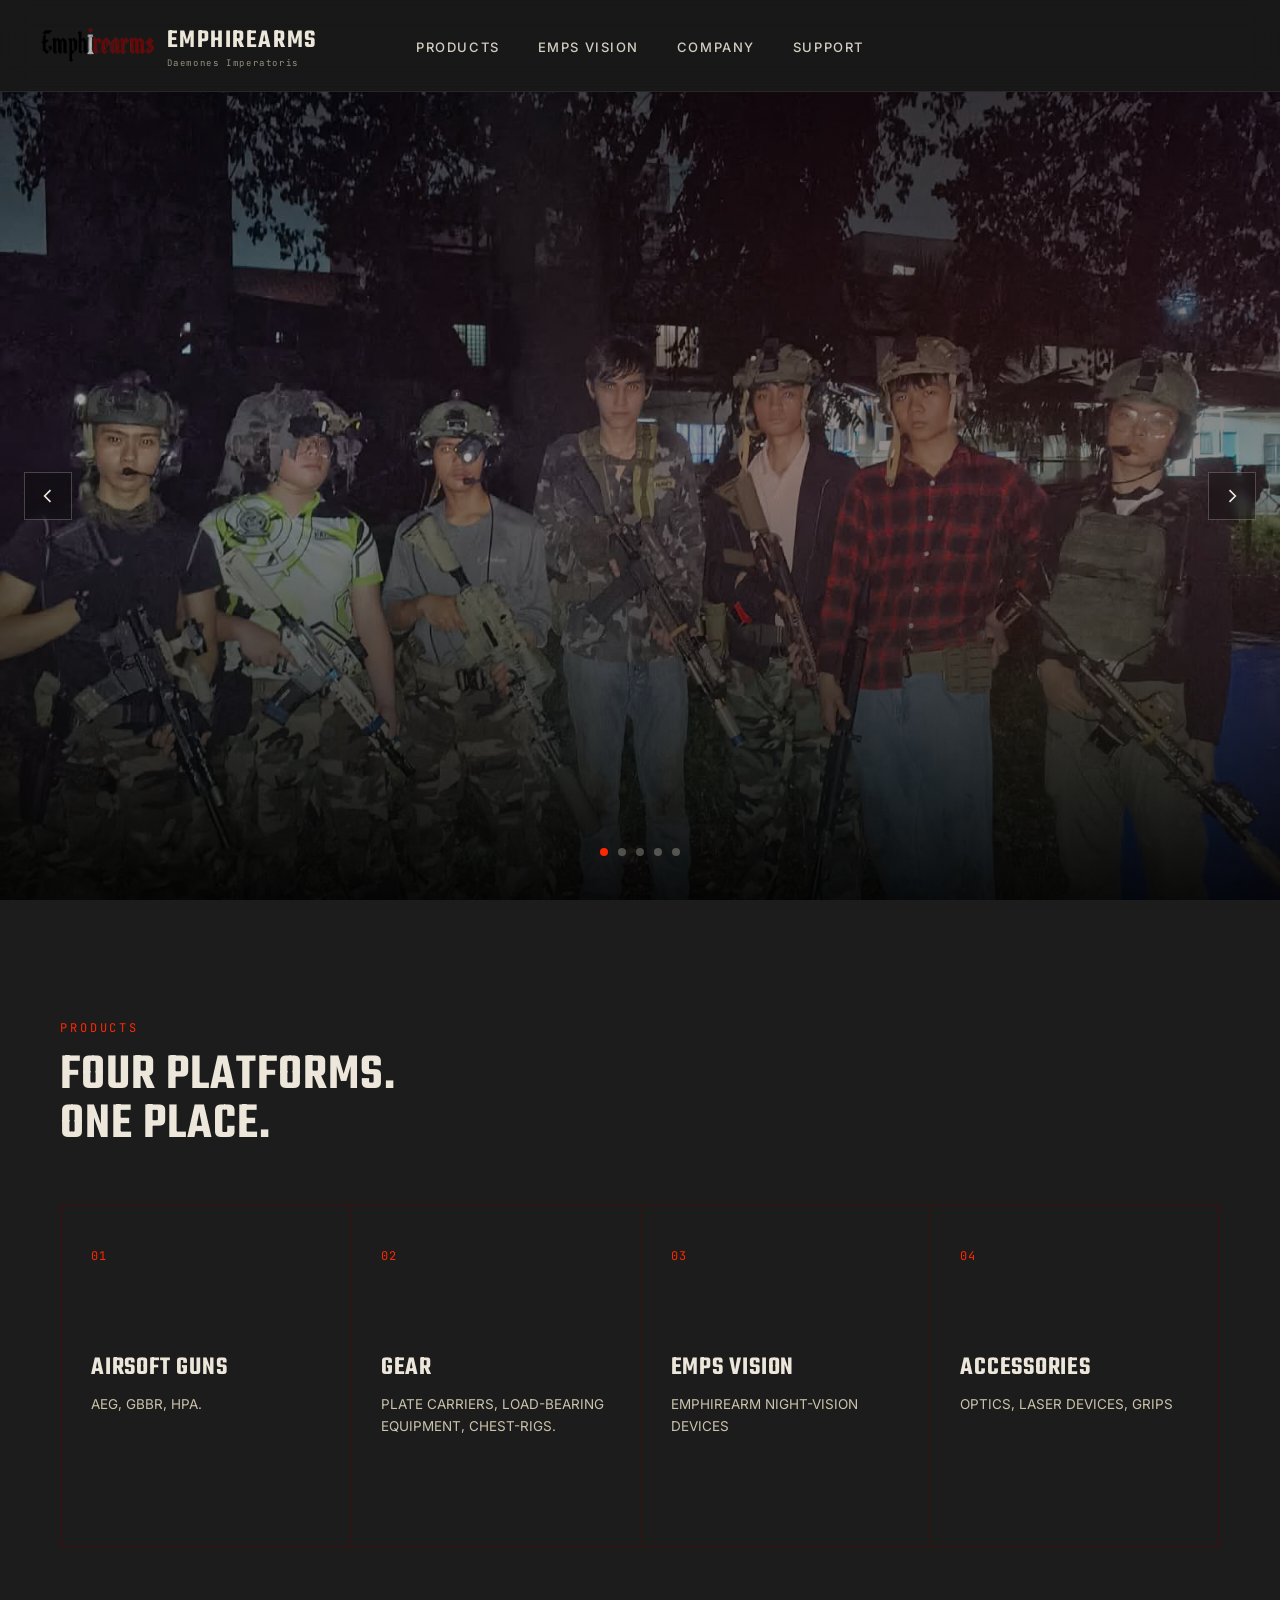
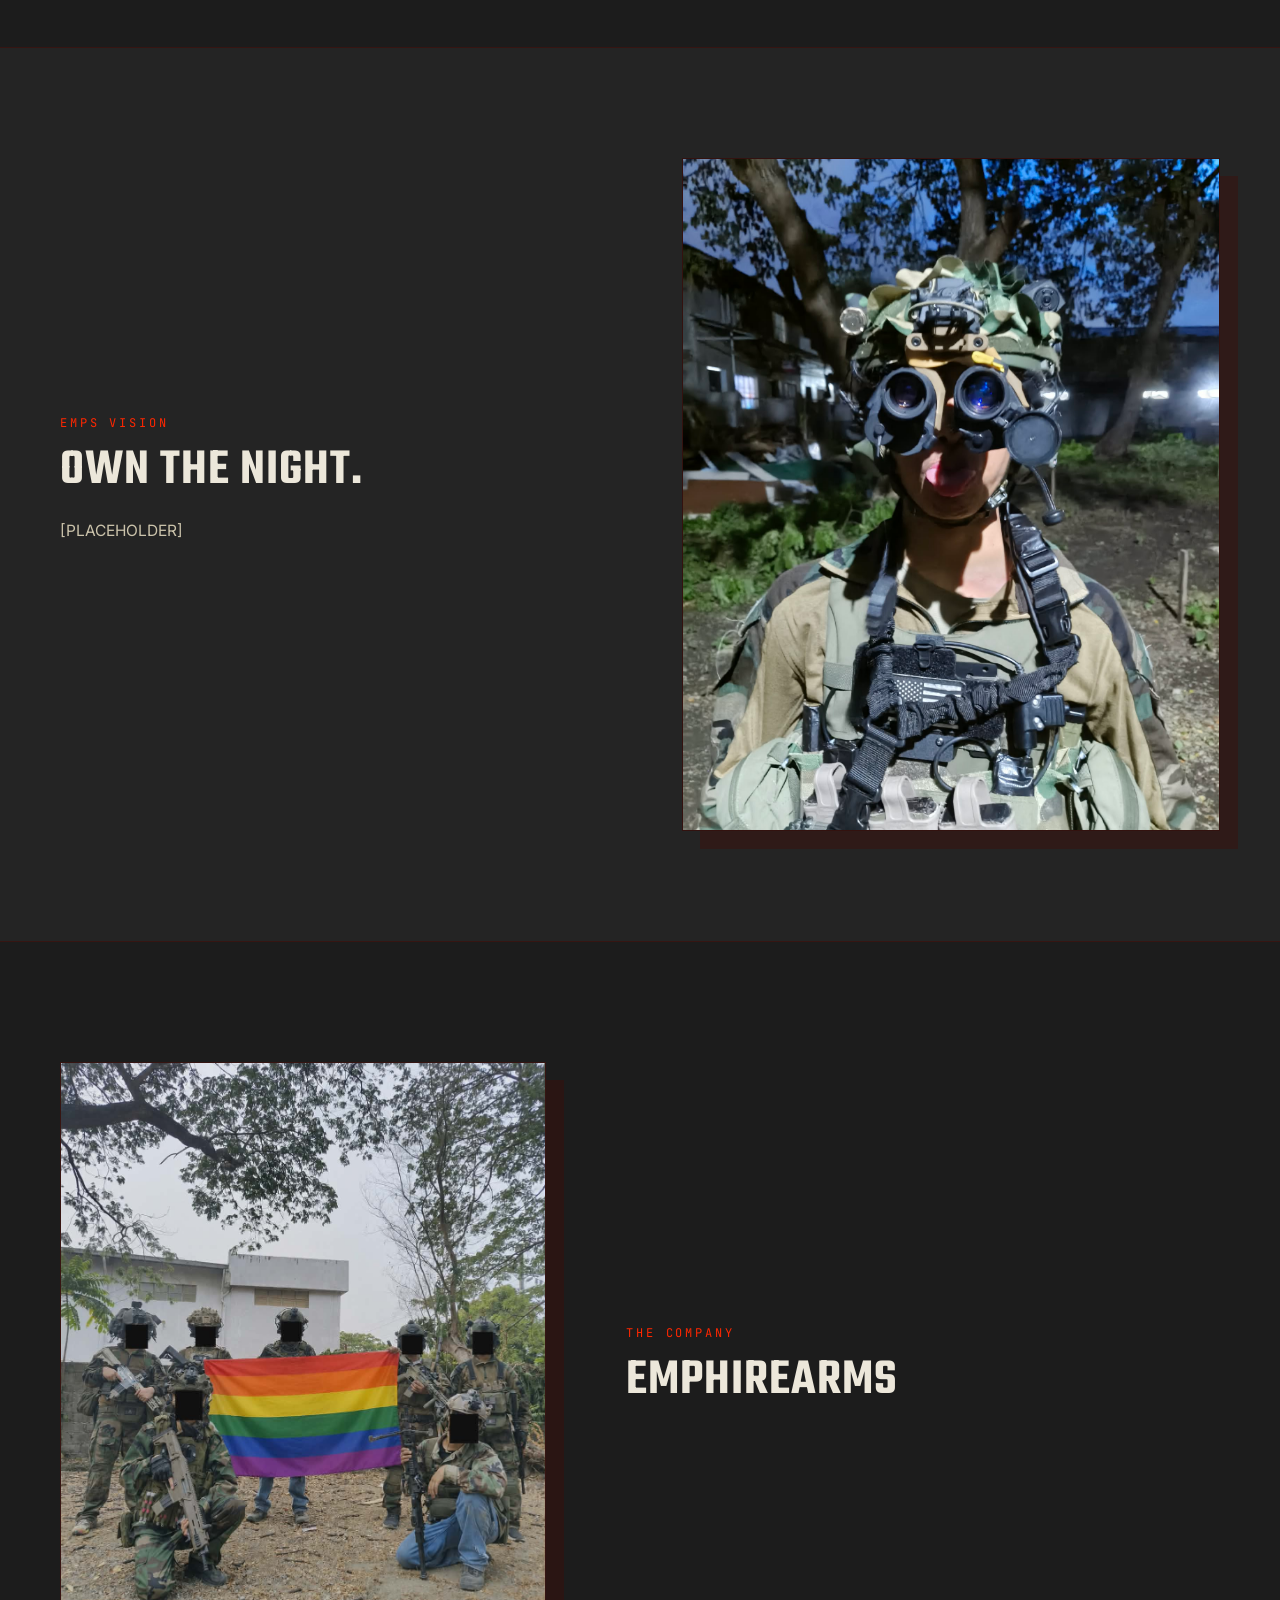
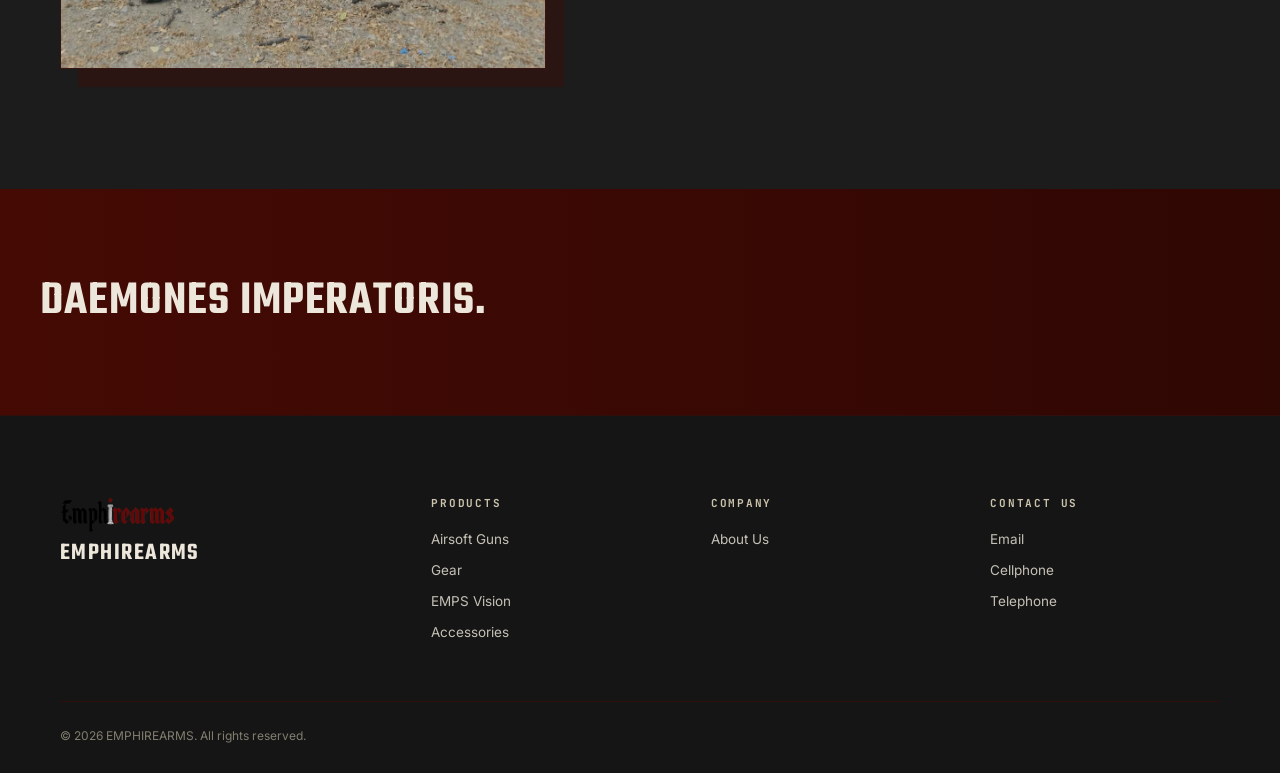
==== catalog.html @ 1eec6db8 "rollback" ====
<!DOCTYPE html>
<html lang="en"><head><meta charset="UTF-8">

<meta name="viewport" content="width=device-width, initial-scale=1.0">
<meta http-equiv="Cache-Control" content="no-cache, no-store, must-revalidate">
<meta http-equiv="Pragma" content="no-cache">
<meta http-equiv="Expires" content="0">

<title>EMPHIREARMS</title>
  <link rel="icon" type="image/png" href="assets/logo/favicon.png">

<link rel="preconnect" href="https://fonts.googleapis.com">
<link rel="preconnect" href="https://fonts.gstatic.com" crossorigin="">
<link href="https://fonts.googleapis.com/css2?family=Teko:wght@400;500;600;700&family=Inter:wght@400;500;600;700&family=JetBrains+Mono:wght@400;500&display=swap" rel="stylesheet">

<script>
  document.write('<link rel="stylesheet" href="style.css?v=' + Date.now() + '">');
</script>
<noscript><link rel="stylesheet" href="style.css"></noscript>
</head>
<body>

<nav id="siteNav">
  <div class="brand">
    <img src="assets/logo/logo.png" alt="EMPHIREARMS logo">
    <div>
      <div class="brand-text">EMPHIREARMS</div>
      <span class="brand-sub">Daemones Imperatoris</span>
    </div>
  </div>
  <ul class="nav-links">
    <li><a href="#systems">PRODUCTS</a></li>
    <li><a href="#nvg">EMPS VISION</a></li>
    <li><a href="#about">COMPANY</a></li>
    <li><a href="#support">SUPPORT</a></li>
  </ul>
  <div class="nav-right">
  </div>
</nav>

<header class="hero">
  <div class="hero-slides" id="heroSlides">
    <div class="hero-slide active">
  <img src="assets/hero/img_1.jpg" alt="Hero image 1">
    </div>
    <div class="hero-slide">
      <img src="assets/hero/img_2.jpg" alt="Hero image 2">
    </div>
    <div class="hero-slide">
      <img src="assets/hero/img_3.jpg" alt="Hero image 3">
    </div>
    <div class="hero-slide">
      <img src="assets/hero/img_4.jpg" alt="Hero image 4">
    </div>
    <div class="hero-slide">
      <img src="assets/hero/img_5.jpg" alt="Hero image 5">
    </div>
  </div>
  <div class="hero-dots" aria-hidden="true">
    <span class="active"></span><span></span><span></span><span></span><span></span>
  </div>
  <button class="hero-arrow hero-arrow-prev" id="heroPrev" aria-label="Previous image">
    <svg viewBox="0 0 24 24" fill="none" stroke="currentColor" stroke-width="2"><path d="M15 5l-7 7 7 7"></path></svg>
  </button>
  <button class="hero-arrow hero-arrow-next" id="heroNext" aria-label="Next image">
    <svg viewBox="0 0 24 24" fill="none" stroke="currentColor" stroke-width="2"><path d="M9 5l7 7-7 7"></path></svg>
  </button>
</header>

<section class="systems" id="systems">
  <div class="wrap">
    <div class="section-head">
      <div>
        <span class="tag">PRODUCTS</span>
        <h2>FOUR PLATFORMS.<br>ONE PLACE.</h2>
      </div>
      
    </div>

    <div class="grid-4">
      <a class="sys-card" href="catalog.html?category=airsoft">
        <span class="sys-num">01</span>
        <svg class="icon" viewBox="0 0 48 48" fill="none" stroke="currentColor" stroke-width="1.4">
        </svg>
        <h3>AIRSOFT GUNS</h3>
        <p>AEG, GBBR, HPA.</p>
        <span class="more">BROWSE <svg width="14" height="14" viewBox="0 0 24 24" fill="none" stroke="currentColor" stroke-width="2"><path d="M5 12h14M13 6l6 6-6 6"></path></svg></span>
      </a>

      <a class="sys-card" href="catalog.html?category=gear">
        <span class="sys-num">02</span>
        <svg class="icon" viewBox="0 0 48 48" fill="none" stroke="currentColor" stroke-width="1.4">
        </svg>
        <h3>GEAR</h3>
        <p>PLATE CARRIERS, LOAD-BEARING EQUIPMENT, CHEST-RIGS.</p>
        <span class="more">BROWSE <svg width="14" height="14" viewBox="0 0 24 24" fill="none" stroke="currentColor" stroke-width="2"><path d="M5 12h14M13 6l6 6-6 6"></path></svg></span>
      </a>

      <a class="sys-card" href="catalog.html?category=emps">
        <span class="sys-num">03</span>
        <svg class="icon" viewBox="0 0 48 48" fill="none" stroke="currentColor" stroke-width="1.4">
        </svg>
        <h3>EMPS VISION</h3>
        <p>EMPHIREARM NIGHT-VISION DEVICES</p>
        <span class="more">BROWSE <svg width="14" height="14" viewBox="0 0 24 24" fill="none" stroke="currentColor" stroke-width="2"><path d="M5 12h14M13 6l6 6-6 6"></path></svg></span>
      </a>

      <a class="sys-card" href="catalog.html?category=accessories">
        <span class="sys-num">04</span>
        <svg class="icon" viewBox="0 0 48 48" fill="none" stroke="currentColor" stroke-width="1.4">
        </svg>
        <h3>ACCESSORIES</h3>
        <p>OPTICS, LASER DEVICES, GRIPS</p>
        <span class="more">BROWSE  <svg width="14" height="14" viewBox="0 0 24 24" fill="none" stroke="currentColor" stroke-width="2"><path d="M5 12h14M13 6l6 6-6 6"></path></svg></span>
      </a>
    </div>
  </div>
</section>



<section class="nvg-section" id="nvg">
  <div class="wrap nvg-inner">
    <div class="nvg-copy">
      <span class="tag">EMPS VISION</span>
      <h2>OWN THE NIGHT.</h2>
      <p>[PLACEHOLDER]</p>
    </div>

    <div class="media-frame nvg-visual">
      <img src="assets/emps_vision/emps_vision.jpg" alt="EMP-31s">
    </div>
  </div>
</section>

<section class="about" id="about">
  <div class="wrap about-inner">
    <div class="media-frame about-visual">
      <img src="assets/company/company.jpg" alt="Company Members">
      <div class="fr"></div>
    </div>

    <div class="about-copy">
      <span class="tag">The Company</span>
      <h2>EMPHIREARMS</h2>
      
      
    </div>
  </div>
</section>

<section class="cta-strip">
  <h2>Daemones Imperatoris.</h2>
  
</section>

<footer id="support">
  <div class="wrap">
    <div class="foot-grid">
      <div class="foot-brand">
        <img src="assets/logo/logo.png" alt="EMPHIREARMS logo">
        <div class="brand-text">EMPHIREARMS</div>
        
      </div>
      <div class="foot-col">
        <h4>Products</h4>
        <ul>
          <li><a href="catalog.html?category=airsoft">Airsoft Guns</a></li>
          <li><a href="catalog.html?category=gear">Gear</a></li>
          <li><a href="catalog.html?category=emps">EMPS Vision</a></li>
          <li><a href="catalog.html?category=accessories">Accessories</a></li>
        </ul>
      </div>
      <div class="foot-col">
        <h4>Company</h4>
        <ul>
          <li><a href="#">About Us</a></li>
          
          
          
        </ul>
      </div>
      <div class="foot-col">
        <h4>Contact Us</h4>
        <ul>
          <li><a>Email</a></li>
          
          
          
        <li><a>Cellphone</a></li><li><a>Telephone</a></li></ul>
      </div>
    </div>
    <div class="foot-bottom">
      <span>© 2026 EMPHIREARMS. All rights reserved.</span>
      
    </div>
  </div>
</footer>

<script>
  const nav = document.getElementById('siteNav');

  window.addEventListener('scroll', () => {
    if (window.scrollY > 60) nav.classList.add('solid');
    else nav.classList.remove('solid');
  });

  const dots = document.querySelectorAll('.hero-dots span');
  const slides = document.querySelectorAll('.hero-slide');
  let dotIndex = 0;
  let autoTimer;

  function showSlide(i) {
    dots[dotIndex].classList.remove('active');
    slides[dotIndex].classList.remove('active');
    dotIndex = (i + dots.length) % dots.length;
    dots[dotIndex].classList.add('active');
    slides[dotIndex].classList.add('active');
  }

  function startAuto() {
    clearInterval(autoTimer);
    autoTimer = setInterval(() => showSlide(dotIndex + 1), 3200);
  }

  document.getElementById('heroPrev').addEventListener('click', () => {
    showSlide(dotIndex - 1);
    startAuto();
  });
  document.getElementById('heroNext').addEventListener('click', () => {
    showSlide(dotIndex + 1);
    startAuto();
  });

  startAuto();
</script>



</body></html>
---- style.css ----
/* =========================================================
   EMPHIREARMS — shared stylesheet (index.html + catalog.html)
   Page-specific overrides are scoped under body.page-catalog
   ========================================================= */

:root{
  --bg-page:#1c1c1c;
  --bg-panel:#242424;
  --bg-panel-2:#151515;
  --bg-hero-1:#050505;
  --bg-hero-2:#151515;
  --bg-hero-3:#242424;
  --bg-hero-4:#2f2f2f;

  --text-primary:#ece7da;
  --text-secondary:#cbc3ab;

  --accent-red:#450a04;
  --accent-red-bright:#ff2700;
  --accent-red-deep:#2f0703;

  --border-soft:rgba(236,231,218,0.08);
  --border-red:rgba(69,10,4,0.55);
  --border-red-strong:#450a04;
  --border-red-soft:#450a04;
}

/* ---------- BASE ---------- */
*{margin:0;padding:0;box-sizing:border-box;}
html{scroll-behavior:smooth;}
body{
  background:var(--bg-page);
  color:var(--text-primary);
  font-family:'Inter',sans-serif;
  overflow-x:hidden;
  -webkit-font-smoothing:antialiased;
}
h1,h2,h3,.display{
  font-family:'Teko',sans-serif;
  font-weight:600;
  letter-spacing:0.02em;
  text-transform:uppercase;
  line-height:0.95;
}
a{color:inherit;text-decoration:none;}
img{max-width:100%;display:block;}
.wrap{max-width:1240px;margin:0 auto;padding:0 40px;}

/* ---------- NAV ---------- */
nav{
  position:fixed;top:0;left:0;right:0;z-index:100;
  display:flex;align-items:center;justify-content:space-between;
  padding:22px 40px;
  background:rgba(10,10,10,0.15);
  backdrop-filter:blur(14px) saturate(140%);
  -webkit-backdrop-filter:blur(14px) saturate(140%);
  border-bottom:1px solid rgba(236,231,218,0.08);
  transition:background .35s ease, padding .35s ease, border-color .35s ease;
}
nav.solid{
  background:rgba(10,10,10,0.86);
  padding:14px 40px;
  border-bottom:1px solid var(--border-red);
}
.brand{display:flex;align-items:center;gap:12px;}
.brand img{height:40px;width:auto;}
.brand-text{
  font-family:'Teko',sans-serif;
  font-size:26px;
  font-weight:600;
  letter-spacing:0.06em;
}
.brand-sub{
  font-family:'JetBrains Mono',monospace;
  font-size:9px;
  letter-spacing:0.18em;
  color:var(--text-secondary);
  opacity:0.7;
  display:block;
  margin-top:-2px;
}
.nav-links{display:flex;gap:38px;list-style:none;}
.nav-links a{
  font-size:13px;
  letter-spacing:0.12em;
  text-transform:uppercase;
  font-weight:500;
  color:var(--text-primary);
  position:relative;
  padding-bottom:4px;
  opacity:0.88;
  transition:opacity .2s;
}
.nav-links a:hover{opacity:1;}
.nav-links a::after{
  content:'';
  position:absolute;left:0;bottom:0;height:1px;width:0;
  background:var(--border-red-strong);
  transition:width .25s ease;
}
.nav-links a:hover::after{width:100%;}
.nav-right{display:flex;align-items:center;gap:24px;}
/* home page: equal-width sides so the links sit in the true center */
#siteNav .brand,
#siteNav .nav-right{flex:1;}
#siteNav .nav-right{justify-content:flex-end;}
.nav-icon-btn{
  width:36px;height:36px;
  border:1px solid rgba(236,231,218,0.25);
  display:flex;align-items:center;justify-content:center;
  background:transparent;
  color:var(--text-primary);
  cursor:pointer;
  transition:border-color .2s, background .2s;
}
.nav-icon-btn:hover{
  border-color:var(--accent-red-bright);
  background:rgba(69,10,4,0.12);
}
.nav-icon-btn svg{width:16px;height:16px;}

/* ---------- BUTTONS ---------- */
.btn{
  display:inline-flex;
  align-items:center;
  gap:10px;
  padding:16px 30px;
  font-size:13px;
  letter-spacing:0.14em;
  text-transform:uppercase;
  font-weight:600;
  border:1px solid transparent;
  transition:all .25s ease;
}
.btn-primary{background:var(--accent-red);color:var(--text-primary);}
.btn-primary:hover{background:var(--accent-red-bright);}
.btn-ghost{border-color:rgba(236,231,218,0.35);color:var(--text-primary);}
.btn-ghost:hover{border-color:var(--text-primary);background:rgba(236,231,218,0.06);}

/* ---------- FOOTER ---------- */
footer{
  background:var(--bg-panel-2);
  padding:80px 0 30px;
  border-top:1px solid var(--border-red);
}
.foot-grid{
  display:grid;
  grid-template-columns:1.4fr 1fr 1fr 1fr;
  gap:50px;
  padding-bottom:60px;
  border-bottom:1px solid var(--border-red);
}
.foot-brand img{height:40px;width:auto;}
.foot-brand .brand-text{font-size:24px;}
.foot-brand p{
  color:var(--text-secondary);
  font-size:13.5px;
  line-height:1.7;
  margin-top:16px;
  max-width:280px;
}
.foot-col h4{
  font-family:'JetBrains Mono',monospace;
  font-size:11px;
  letter-spacing:0.16em;
  text-transform:uppercase;
  color:var(--text-secondary);
  margin-bottom:18px;
}
.foot-col ul{list-style:none;display:flex;flex-direction:column;gap:11px;}
.foot-col a{
  font-size:13.5px;
  color:var(--text-primary);
  opacity:0.82;
  transition:opacity .2s;
}
.foot-col a:hover{opacity:1;color:var(--accent-red-bright);}
.foot-bottom{
  display:flex;
  justify-content:space-between;
  padding-top:26px;
  font-size:12px;
  color:var(--text-secondary);
  opacity:0.6;
  flex-wrap:wrap;
  gap:10px;
}

/* =========================================================
   HOME PAGE (index.html)
   ========================================================= */

/* ---------- HERO ---------- */
.hero{
  position:relative;
  margin-top:92px;
  min-height:calc(100vh - 92px);
  display:flex;
  flex-direction:column;
  justify-content:flex-end;
  background:linear-gradient(180deg, var(--bg-hero-1) 0%, var(--bg-hero-2) 50%, var(--bg-hero-3) 100%);
  overflow:hidden;
}
.hero-slides{position:absolute;inset:0;z-index:0;}
.hero-slide{
  position:absolute;inset:0;
  display:flex;align-items:center;justify-content:center;
  background:linear-gradient(180deg, var(--bg-hero-1) 0%, var(--bg-hero-2) 100%);
  opacity:0;
  transition:opacity 1.1s ease;
}
.hero-slide.active{opacity:1;}
.hero-slide img{
  width:100%;
  height:100%;
  object-fit:cover;
}
.hero::after{
  content:'';
  position:absolute;inset:0;z-index:1;
  background:
    radial-gradient(ellipse at 78% 30%, rgba(69,10,4,0.28), transparent 55%),
    linear-gradient(180deg, rgba(0,0,0,0.55) 0%, rgba(20,20,20,0.35) 45%, rgba(0,0,0,0.92) 100%);
}
.hero-grid{
  position:absolute;inset:0;z-index:1;
  background-image:
    linear-gradient(rgba(69,10,4,0.12) 1px, transparent 1px),
    linear-gradient(90deg, rgba(69,10,4,0.12) 1px, transparent 1px);
  background-size:48px 48px;
  mask-image:linear-gradient(180deg, transparent, black 30%, black 75%, transparent);
}
.hero-content{
  position:relative;z-index:2;
  padding:0 40px 120px;
  max-width:1240px;
  margin:0 auto;
  width:100%;
}
.hero-eyebrow{
  font-family:'JetBrains Mono',monospace;
  font-size:12px;
  letter-spacing:0.28em;
  color:var(--accent-red-bright);
  text-transform:uppercase;
  margin-bottom:22px;
  display:flex;
  align-items:center;
  gap:14px;
}
.hero-eyebrow::before{content:'';width:34px;height:1px;background:var(--border-red-strong);}
.hero h1{
  font-size:clamp(52px,8.4vw,128px);
  color:var(--text-primary);
  max-width:820px;
}
.hero-sub{
  font-size:18px;
  color:var(--text-secondary);
  max-width:480px;
  margin-top:26px;
  font-weight:400;
  line-height:1.6;
}
.hero-actions{
  display:flex;
  gap:18px;
  margin-top:44px;
  align-items:center;
}
.hero-dots{
  position:absolute;bottom:44px;left:0;right:0;z-index:2;
  display:flex;justify-content:center;gap:10px;
}
.hero-dots span{
  width:8px;height:8px;border-radius:50%;
  background:rgba(236,231,218,0.3);
  transition:background .2s;
}
.hero-dots span.active{background:var(--accent-red-bright);}
.hero-specs{
  position:absolute;bottom:44px;right:40px;z-index:2;
  display:flex;gap:36px;
}
.hero-specs div{text-align:right;}
.hero-specs .num{
  font-family:'Teko',sans-serif;
  font-size:34px;
  color:var(--accent-red-bright);
  line-height:1;
}
.hero-specs .lbl{
  font-family:'JetBrains Mono',monospace;
  font-size:10px;
  letter-spacing:0.12em;
  color:var(--text-secondary);
  opacity:0.75;
  text-transform:uppercase;
  margin-top:4px;
}

/* hero arrows */
.hero-arrow{
  position:absolute;top:50%;z-index:3;
  transform:translateY(-50%);
  width:48px;height:48px;
  display:flex;align-items:center;justify-content:center;
  background:rgba(10,10,10,0.35);
  border:1px solid rgba(236,231,218,0.25);
  color:var(--text-primary);
  cursor:pointer;
  backdrop-filter:blur(6px);
  -webkit-backdrop-filter:blur(6px);
  transition:border-color .2s, background .2s;
}
.hero-arrow:hover{
  border-color:var(--accent-red-bright);
  background:rgba(69,10,4,0.55);
}
.hero-arrow svg{width:20px;height:20px;}
.hero-arrow-prev{left:24px;}
.hero-arrow-next{right:24px;}

/* ---------- NVG / IMAGE BLOCK ---------- */
.nvg-section{
  padding:110px 0;
  background:var(--bg-panel);
  border-top:1px solid var(--border-red);
  border-bottom:1px solid var(--border-red);
  position:relative;
  overflow:hidden;
}
.nvg-inner{
  display:grid;
  grid-template-columns:1fr 0.95fr;
  gap:56px;
  align-items:center;
}
.nvg-copy .tag,
.about-copy .tag,
.section-head .tag{
  font-family:'JetBrains Mono',monospace;
  font-size:12px;
  letter-spacing:0.24em;
  color:var(--accent-red-bright);
  text-transform:uppercase;
  display:block;
  margin-bottom:16px;
}
.nvg-copy h2,
.about-copy h2,
.section-head h2{
  font-size:clamp(32px,4vw,52px);
  color:var(--text-primary);
}
.nvg-copy h2{margin-bottom:22px;}
.nvg-copy p{
  color:var(--text-secondary);
  font-size:15.5px;
  line-height:1.75;
  max-width:440px;
  margin-bottom:30px;
}
.nvg-list{
  list-style:none;
  display:flex;
  flex-direction:column;
  gap:14px;
}
.nvg-list li{
  display:flex;
  gap:14px;
  font-size:14px;
  color:var(--text-primary);
  align-items:baseline;
}
.nvg-list .n{
  font-family:'JetBrains Mono',monospace;
  color:var(--accent-red-bright);
  font-size:12px;
  flex:0 0 auto;
}

.media-frame{
  position:relative;
  overflow:hidden;
  background:var(--bg-page);
  border:1px solid var(--border-red);
  box-shadow:18px 18px 0 rgba(69,10,4,0.35);
}
.media-frame img{
  width:100%;
  height:100%;
  display:block;
  object-fit:cover;
  object-position:center;
}
.nvg-visual{
  width:100%;
  aspect-ratio:4 / 5;
  justify-self:end;
  min-height:440px;
}

/* ---------- CATEGORY GRID ---------- */
.systems{padding:120px 0 100px;background:var(--bg-page);}
.section-head{
  display:flex;
  justify-content:space-between;
  align-items:flex-end;
  margin-bottom:56px;
  flex-wrap:wrap;
  gap:20px;
}
.section-head p{
  max-width:360px;
  color:var(--text-secondary);
  font-size:15px;
  line-height:1.6;
}
.grid-4{
  display:grid;
  grid-template-columns:repeat(4,1fr);
  gap:1px;
  background:var(--border-red);
  border:1px solid var(--border-red);
}
.sys-card{
  background:var(--bg-page);
  padding:42px 30px 34px;
  position:relative;
  transition:background .3s ease;
  min-height:340px;
  display:flex;
  flex-direction:column;
}
.sys-card:hover{background:var(--bg-panel);}
.sys-num{
  font-family:'JetBrains Mono',monospace;
  font-size:12px;
  color:var(--accent-red-bright);
  letter-spacing:0.1em;
}
.sys-card .icon{
  width:44px;
  height:44px;
  margin:26px 0 22px;
  color:var(--accent-red-bright);
}
.sys-card h3{
  font-size:26px;
  color:var(--text-primary);
  margin-bottom:12px;
  letter-spacing:0.03em;
}
.sys-card p{
  font-size:13.5px;
  color:var(--text-secondary);
  line-height:1.65;
  flex-grow:1;
}
.sys-card .more{
  margin-top:22px;
  font-size:12px;
  letter-spacing:0.14em;
  text-transform:uppercase;
  color:var(--accent-red-bright);
  display:flex;
  align-items:center;
  gap:8px;
  opacity:0;
  transform:translateY(4px);
  transition:all .25s ease;
}
.sys-card:hover .more{opacity:1;transform:translateY(0);}

/* ---------- ABOUT / SECOND IMAGE BLOCK ---------- */
.about{
  padding:120px 0;
  background:#1c1c1c;
}
.about-inner{
  display:grid;
  grid-template-columns:0.9fr 1.1fr;
  gap:80px;
  align-items:center;
}
.about-visual{
  aspect-ratio:4 / 5;
  width:100%;
  background:var(--bg-panel);
  border:1px solid var(--border-red);
  position:relative;
  overflow:hidden;
  box-shadow:18px 18px 0 rgba(69,10,4,0.35);
}
.about-visual img{
  width:100%;
  height:100%;
  object-fit:cover;
  object-position:center;
}
.about-visual .fr{
  display:none;
}
.about-copy p{
  color:var(--text-secondary);
  font-size:15.5px;
  line-height:1.8;
  margin-bottom:20px;
  max-width:520px;
}

/* ---------- CTA STRIP ---------- */
.cta-strip{
  padding:90px 40px;
  background:linear-gradient(90deg, #450a04, #2f0703);
  display:flex;
  justify-content:space-between;
  align-items:center;
  flex-wrap:wrap;
  gap:30px;
}
.cta-strip h2{
  font-size:clamp(30px,4vw,48px);
  color:var(--text-primary);
  max-width:560px;
}
.cta-strip .btn-primary{background:var(--text-primary);color:var(--bg-page);}
.cta-strip .btn-primary:hover{background:#fff;}

/* =========================================================
   CATALOG PAGE (catalog.html)
   ========================================================= */

/* ---------- NAV extras ---------- */
.back-link{
  font-family:'JetBrains Mono',monospace;
  font-size:12px;
  letter-spacing:0.1em;
  text-transform:uppercase;
  color:var(--text-secondary);
  display:flex;
  align-items:center;
  gap:8px;
  transition:color .2s;
}
.back-link:hover{color:var(--accent-red-bright);}
.back-link svg{width:14px;height:14px;}

/* ---------- PAGE HEAD ---------- */
.page-head{
  margin-top:92px;
  padding:70px 0 46px;
  border-bottom:1px solid var(--border-red);
  background:linear-gradient(180deg, #050505 0%, var(--bg-page) 100%);
}
.page-head .tag{
  font-family:'JetBrains Mono',monospace;
  font-size:12px;
  letter-spacing:0.28em;
  color:var(--accent-red-bright);
  text-transform:uppercase;
  display:flex;
  align-items:center;
  gap:14px;
  margin-bottom:18px;
}
.page-head .tag::before{content:'';width:34px;height:1px;background:var(--border-red-strong);}
.page-head h1{
  font-size:clamp(40px,6vw,72px);
  color:var(--text-primary);
}

/* ---------- STATUS ---------- */
#status{
  font-family:'JetBrains Mono',monospace;
  font-size:13px;
  color:var(--text-secondary);
  padding:60px 24px;
  text-align:center;
  line-height:1.8;
}
#status.error{color:var(--accent-red-bright);}

main{padding:60px 0 120px;}
.grid{
  display:grid;
  grid-template-columns:repeat(auto-fill,minmax(260px,1fr));
  gap:32px;
}

/* ---------- PRODUCT CARD ---------- */
.grid .tag,
.page-head .tag{
  background:var(--bg-panel);
  border:1px solid var(--border-red);
  box-shadow:10px 10px 0 rgba(69,10,4,0.35);
  display:flex;
  flex-direction:column;
  transition:transform .18s ease, box-shadow .18s ease, border-color .18s ease;
}
.grid .tag:hover,
.page-head .tag:hover{
  transform:translate(-4px,-4px);
  box-shadow:14px 14px 0 rgba(69,10,4,0.45);
  border-color:var(--accent-red-bright);
}

.tag-photo{
  aspect-ratio:1/1;
  width:100%;
  overflow:hidden;
  border-bottom:1px solid var(--border-red);
  background:var(--bg-panel-2);
  display:flex;align-items:center;justify-content:center;
}
.tag-photo img{width:100%;height:100%;object-fit:cover;display:block;}
.tag-photo .fallback{
  font-family:'JetBrains Mono',monospace;
  font-size:11px;
  color:var(--text-secondary);
  letter-spacing:.08em;
  text-transform:uppercase;
}

.tag-body{padding:22px 22px 24px;display:flex;flex-direction:column;gap:10px;flex:1;}
.sku{
  font-family:'JetBrains Mono',monospace;
  font-size:11px;
  color:var(--accent-red-bright);
  letter-spacing:.12em;
}
.tag-name{
  font-size:26px;
  color:var(--text-primary);
  letter-spacing:0.03em;
}
.tag-desc{
  font-family:'Inter',sans-serif;
  font-size:13.5px;
  color:var(--text-secondary);
  line-height:1.6;
  flex:1;
}
.tag-footer{
  display:flex;
  justify-content:space-between;
  align-items:center;
  margin-top:8px;
  padding-top:16px;
  border-top:1px solid var(--border-soft);
}
.price{
  font-family:'JetBrains Mono',monospace;
  font-size:18px;
  font-weight:700;
  color:var(--text-primary);
}
.add-btn{
  font-family:'JetBrains Mono',monospace;
  font-size:12px;
  letter-spacing:.1em;
  background:transparent;
  border:1px solid rgba(236,231,218,0.35);
  color:var(--text-primary);
  padding:9px 14px;
  cursor:pointer;
  border-radius:2px;
  transition:background .15s ease,border-color .15s ease;
}
.add-btn:hover{background:var(--accent-red-bright);border-color:var(--accent-red-bright);}

/* ---------- CATALOG-ONLY OVERRIDES OF SHARED PARTS ---------- */
/* nav is always in its "solid" look on the catalog page */
.page-catalog nav{
  background:rgba(10,10,10,0.86);
  border-bottom:1px solid var(--border-red);
}
.page-catalog .brand img{height:36px;}
.page-catalog .nav-right{gap:16px;}
.page-catalog footer{
  padding:26px 0;
  font-family:'JetBrains Mono',monospace;
  font-size:11px;
  color:var(--text-secondary);
  text-align:center;
  opacity:0.7;
}

/* =========================================================
   RESPONSIVE
   ========================================================= */
@media(max-width:1000px){
  .nav-links{display:none;}
  .grid-4{grid-template-columns:repeat(2,1fr);}
  .nvg-inner,.about-inner{grid-template-columns:1fr;}
  .nvg-visual{justify-self:stretch;}
  .foot-grid{grid-template-columns:1fr 1fr;}
  .hero-specs{display:none;}
}
@media(max-width:560px){
  .wrap{padding:0 22px;}
  nav{padding:18px 22px;}
  .hero{margin-top:72px;min-height:calc(100vh - 72px);}
  .hero-arrow{width:38px;height:38px;}
  .hero-arrow-prev{left:12px;}
  .hero-arrow-next{right:12px;}
  .grid-4{grid-template-columns:1fr;}
  .foot-grid{grid-template-columns:1fr;}
  .cta-strip{flex-direction:column;align-items:flex-start;}
  .stat-row{gap:24px;}
  .page-head{margin-top:78px;padding:50px 0 34px;}
  .page-catalog .brand-sub{display:none;}
}

/* ---------- CATALOG CATEGORY FILTER ---------- */
.filters{display:flex;flex-wrap:wrap;gap:10px;margin-top:26px;}
.filters a{
  font-family:'JetBrains Mono',monospace;
  font-size:12px;
  letter-spacing:.1em;
  text-transform:uppercase;
  color:var(--text-primary);
  padding:9px 16px;
  border:1px solid var(--border-red);
  background:var(--bg-panel);
  transition:border-color .18s ease, background .18s ease;
}
.filters a:hover{border-color:var(--accent-red-bright);}
.filters a.active{background:var(--accent-red-bright);border-color:var(--accent-red-bright);color:#fff;}
---- style.css ----
/* =========================================================
   EMPHIREARMS — shared stylesheet (index.html + catalog.html)
   Page-specific overrides are scoped under body.page-catalog
   ========================================================= */

:root{
  --bg-page:#1c1c1c;
  --bg-panel:#242424;
  --bg-panel-2:#151515;
  --bg-hero-1:#050505;
  --bg-hero-2:#151515;
  --bg-hero-3:#242424;
  --bg-hero-4:#2f2f2f;

  --text-primary:#ece7da;
  --text-secondary:#cbc3ab;

  --accent-red:#450a04;
  --accent-red-bright:#ff2700;
  --accent-red-deep:#2f0703;

  --border-soft:rgba(236,231,218,0.08);
  --border-red:rgba(69,10,4,0.55);
  --border-red-strong:#450a04;
  --border-red-soft:#450a04;
}

/* ---------- BASE ---------- */
*{margin:0;padding:0;box-sizing:border-box;}
html{scroll-behavior:smooth;}
body{
  background:var(--bg-page);
  color:var(--text-primary);
  font-family:'Inter',sans-serif;
  overflow-x:hidden;
  -webkit-font-smoothing:antialiased;
}
h1,h2,h3,.display{
  font-family:'Teko',sans-serif;
  font-weight:600;
  letter-spacing:0.02em;
  text-transform:uppercase;
  line-height:0.95;
}
a{color:inherit;text-decoration:none;}
img{max-width:100%;display:block;}
.wrap{max-width:1240px;margin:0 auto;padding:0 40px;}

/* ---------- NAV ---------- */
nav{
  position:fixed;top:0;left:0;right:0;z-index:100;
  display:flex;align-items:center;justify-content:space-between;
  padding:22px 40px;
  background:rgba(10,10,10,0.15);
  backdrop-filter:blur(14px) saturate(140%);
  -webkit-backdrop-filter:blur(14px) saturate(140%);
  border-bottom:1px solid rgba(236,231,218,0.08);
  transition:background .35s ease, padding .35s ease, border-color .35s ease;
}
nav.solid{
  background:rgba(10,10,10,0.86);
  padding:14px 40px;
  border-bottom:1px solid var(--border-red);
}
.brand{display:flex;align-items:center;gap:12px;}
.brand img{height:40px;width:auto;}
.brand-text{
  font-family:'Teko',sans-serif;
  font-size:26px;
  font-weight:600;
  letter-spacing:0.06em;
}
.brand-sub{
  font-family:'JetBrains Mono',monospace;
  font-size:9px;
  letter-spacing:0.18em;
  color:var(--text-secondary);
  opacity:0.7;
  display:block;
  margin-top:-2px;
}
.nav-links{display:flex;gap:38px;list-style:none;}
.nav-links a{
  font-size:13px;
  letter-spacing:0.12em;
  text-transform:uppercase;
  font-weight:500;
  color:var(--text-primary);
  position:relative;
  padding-bottom:4px;
  opacity:0.88;
  transition:opacity .2s;
}
.nav-links a:hover{opacity:1;}
.nav-links a::after{
  content:'';
  position:absolute;left:0;bottom:0;height:1px;width:0;
  background:var(--border-red-strong);
  transition:width .25s ease;
}
.nav-links a:hover::after{width:100%;}
.nav-right{display:flex;align-items:center;gap:24px;}
/* home page: equal-width sides so the links sit in the true center */
#siteNav .brand,
#siteNav .nav-right{flex:1;}
#siteNav .nav-right{justify-content:flex-end;}
.nav-icon-btn{
  width:36px;height:36px;
  border:1px solid rgba(236,231,218,0.25);
  display:flex;align-items:center;justify-content:center;
  background:transparent;
  color:var(--text-primary);
  cursor:pointer;
  transition:border-color .2s, background .2s;
}
.nav-icon-btn:hover{
  border-color:var(--accent-red-bright);
  background:rgba(69,10,4,0.12);
}
.nav-icon-btn svg{width:16px;height:16px;}

/* ---------- BUTTONS ---------- */
.btn{
  display:inline-flex;
  align-items:center;
  gap:10px;
  padding:16px 30px;
  font-size:13px;
  letter-spacing:0.14em;
  text-transform:uppercase;
  font-weight:600;
  border:1px solid transparent;
  transition:all .25s ease;
}
.btn-primary{background:var(--accent-red);color:var(--text-primary);}
.btn-primary:hover{background:var(--accent-red-bright);}
.btn-ghost{border-color:rgba(236,231,218,0.35);color:var(--text-primary);}
.btn-ghost:hover{border-color:var(--text-primary);background:rgba(236,231,218,0.06);}

/* ---------- FOOTER ---------- */
footer{
  background:var(--bg-panel-2);
  padding:80px 0 30px;
  border-top:1px solid var(--border-red);
}
.foot-grid{
  display:grid;
  grid-template-columns:1.4fr 1fr 1fr 1fr;
  gap:50px;
  padding-bottom:60px;
  border-bottom:1px solid var(--border-red);
}
.foot-brand img{height:40px;width:auto;}
.foot-brand .brand-text{font-size:24px;}
.foot-brand p{
  color:var(--text-secondary);
  font-size:13.5px;
  line-height:1.7;
  margin-top:16px;
  max-width:280px;
}
.foot-col h4{
  font-family:'JetBrains Mono',monospace;
  font-size:11px;
  letter-spacing:0.16em;
  text-transform:uppercase;
  color:var(--text-secondary);
  margin-bottom:18px;
}
.foot-col ul{list-style:none;display:flex;flex-direction:column;gap:11px;}
.foot-col a{
  font-size:13.5px;
  color:var(--text-primary);
  opacity:0.82;
  transition:opacity .2s;
}
.foot-col a:hover{opacity:1;color:var(--accent-red-bright);}
.foot-bottom{
  display:flex;
  justify-content:space-between;
  padding-top:26px;
  font-size:12px;
  color:var(--text-secondary);
  opacity:0.6;
  flex-wrap:wrap;
  gap:10px;
}

/* =========================================================
   HOME PAGE (index.html)
   ========================================================= */

/* ---------- HERO ---------- */
.hero{
  position:relative;
  margin-top:92px;
  min-height:calc(100vh - 92px);
  display:flex;
  flex-direction:column;
  justify-content:flex-end;
  background:linear-gradient(180deg, var(--bg-hero-1) 0%, var(--bg-hero-2) 50%, var(--bg-hero-3) 100%);
  overflow:hidden;
}
.hero-slides{position:absolute;inset:0;z-index:0;}
.hero-slide{
  position:absolute;inset:0;
  display:flex;align-items:center;justify-content:center;
  background:linear-gradient(180deg, var(--bg-hero-1) 0%, var(--bg-hero-2) 100%);
  opacity:0;
  transition:opacity 1.1s ease;
}
.hero-slide.active{opacity:1;}
.hero-slide img{
  width:100%;
  height:100%;
  object-fit:cover;
}
.hero::after{
  content:'';
  position:absolute;inset:0;z-index:1;
  background:
    radial-gradient(ellipse at 78% 30%, rgba(69,10,4,0.28), transparent 55%),
    linear-gradient(180deg, rgba(0,0,0,0.55) 0%, rgba(20,20,20,0.35) 45%, rgba(0,0,0,0.92) 100%);
}
.hero-grid{
  position:absolute;inset:0;z-index:1;
  background-image:
    linear-gradient(rgba(69,10,4,0.12) 1px, transparent 1px),
    linear-gradient(90deg, rgba(69,10,4,0.12) 1px, transparent 1px);
  background-size:48px 48px;
  mask-image:linear-gradient(180deg, transparent, black 30%, black 75%, transparent);
}
.hero-content{
  position:relative;z-index:2;
  padding:0 40px 120px;
  max-width:1240px;
  margin:0 auto;
  width:100%;
}
.hero-eyebrow{
  font-family:'JetBrains Mono',monospace;
  font-size:12px;
  letter-spacing:0.28em;
  color:var(--accent-red-bright);
  text-transform:uppercase;
  margin-bottom:22px;
  display:flex;
  align-items:center;
  gap:14px;
}
.hero-eyebrow::before{content:'';width:34px;height:1px;background:var(--border-red-strong);}
.hero h1{
  font-size:clamp(52px,8.4vw,128px);
  color:var(--text-primary);
  max-width:820px;
}
.hero-sub{
  font-size:18px;
  color:var(--text-secondary);
  max-width:480px;
  margin-top:26px;
  font-weight:400;
  line-height:1.6;
}
.hero-actions{
  display:flex;
  gap:18px;
  margin-top:44px;
  align-items:center;
}
.hero-dots{
  position:absolute;bottom:44px;left:0;right:0;z-index:2;
  display:flex;justify-content:center;gap:10px;
}
.hero-dots span{
  width:8px;height:8px;border-radius:50%;
  background:rgba(236,231,218,0.3);
  transition:background .2s;
}
.hero-dots span.active{background:var(--accent-red-bright);}
.hero-specs{
  position:absolute;bottom:44px;right:40px;z-index:2;
  display:flex;gap:36px;
}
.hero-specs div{text-align:right;}
.hero-specs .num{
  font-family:'Teko',sans-serif;
  font-size:34px;
  color:var(--accent-red-bright);
  line-height:1;
}
.hero-specs .lbl{
  font-family:'JetBrains Mono',monospace;
  font-size:10px;
  letter-spacing:0.12em;
  color:var(--text-secondary);
  opacity:0.75;
  text-transform:uppercase;
  margin-top:4px;
}

/* hero arrows */
.hero-arrow{
  position:absolute;top:50%;z-index:3;
  transform:translateY(-50%);
  width:48px;height:48px;
  display:flex;align-items:center;justify-content:center;
  background:rgba(10,10,10,0.35);
  border:1px solid rgba(236,231,218,0.25);
  color:var(--text-primary);
  cursor:pointer;
  backdrop-filter:blur(6px);
  -webkit-backdrop-filter:blur(6px);
  transition:border-color .2s, background .2s;
}
.hero-arrow:hover{
  border-color:var(--accent-red-bright);
  background:rgba(69,10,4,0.55);
}
.hero-arrow svg{width:20px;height:20px;}
.hero-arrow-prev{left:24px;}
.hero-arrow-next{right:24px;}

/* ---------- NVG / IMAGE BLOCK ---------- */
.nvg-section{
  padding:110px 0;
  background:var(--bg-panel);
  border-top:1px solid var(--border-red);
  border-bottom:1px solid var(--border-red);
  position:relative;
  overflow:hidden;
}
.nvg-inner{
  display:grid;
  grid-template-columns:1fr 0.95fr;
  gap:56px;
  align-items:center;
}
.nvg-copy .tag,
.about-copy .tag,
.section-head .tag{
  font-family:'JetBrains Mono',monospace;
  font-size:12px;
  letter-spacing:0.24em;
  color:var(--accent-red-bright);
  text-transform:uppercase;
  display:block;
  margin-bottom:16px;
}
.nvg-copy h2,
.about-copy h2,
.section-head h2{
  font-size:clamp(32px,4vw,52px);
  color:var(--text-primary);
}
.nvg-copy h2{margin-bottom:22px;}
.nvg-copy p{
  color:var(--text-secondary);
  font-size:15.5px;
  line-height:1.75;
  max-width:440px;
  margin-bottom:30px;
}
.nvg-list{
  list-style:none;
  display:flex;
  flex-direction:column;
  gap:14px;
}
.nvg-list li{
  display:flex;
  gap:14px;
  font-size:14px;
  color:var(--text-primary);
  align-items:baseline;
}
.nvg-list .n{
  font-family:'JetBrains Mono',monospace;
  color:var(--accent-red-bright);
  font-size:12px;
  flex:0 0 auto;
}

.media-frame{
  position:relative;
  overflow:hidden;
  background:var(--bg-page);
  border:1px solid var(--border-red);
  box-shadow:18px 18px 0 rgba(69,10,4,0.35);
}
.media-frame img{
  width:100%;
  height:100%;
  display:block;
  object-fit:cover;
  object-position:center;
}
.nvg-visual{
  width:100%;
  aspect-ratio:4 / 5;
  justify-self:end;
  min-height:440px;
}

/* ---------- CATEGORY GRID ---------- */
.systems{padding:120px 0 100px;background:var(--bg-page);}
.section-head{
  display:flex;
  justify-content:space-between;
  align-items:flex-end;
  margin-bottom:56px;
  flex-wrap:wrap;
  gap:20px;
}
.section-head p{
  max-width:360px;
  color:var(--text-secondary);
  font-size:15px;
  line-height:1.6;
}
.grid-4{
  display:grid;
  grid-template-columns:repeat(4,1fr);
  gap:1px;
  background:var(--border-red);
  border:1px solid var(--border-red);
}
.sys-card{
  background:var(--bg-page);
  padding:42px 30px 34px;
  position:relative;
  transition:background .3s ease;
  min-height:340px;
  display:flex;
  flex-direction:column;
}
.sys-card:hover{background:var(--bg-panel);}
.sys-num{
  font-family:'JetBrains Mono',monospace;
  font-size:12px;
  color:var(--accent-red-bright);
  letter-spacing:0.1em;
}
.sys-card .icon{
  width:44px;
  height:44px;
  margin:26px 0 22px;
  color:var(--accent-red-bright);
}
.sys-card h3{
  font-size:26px;
  color:var(--text-primary);
  margin-bottom:12px;
  letter-spacing:0.03em;
}
.sys-card p{
  font-size:13.5px;
  color:var(--text-secondary);
  line-height:1.65;
  flex-grow:1;
}
.sys-card .more{
  margin-top:22px;
  font-size:12px;
  letter-spacing:0.14em;
  text-transform:uppercase;
  color:var(--accent-red-bright);
  display:flex;
  align-items:center;
  gap:8px;
  opacity:0;
  transform:translateY(4px);
  transition:all .25s ease;
}
.sys-card:hover .more{opacity:1;transform:translateY(0);}

/* ---------- ABOUT / SECOND IMAGE BLOCK ---------- */
.about{
  padding:120px 0;
  background:#1c1c1c;
}
.about-inner{
  display:grid;
  grid-template-columns:0.9fr 1.1fr;
  gap:80px;
  align-items:center;
}
.about-visual{
  aspect-ratio:4 / 5;
  width:100%;
  background:var(--bg-panel);
  border:1px solid var(--border-red);
  position:relative;
  overflow:hidden;
  box-shadow:18px 18px 0 rgba(69,10,4,0.35);
}
.about-visual img{
  width:100%;
  height:100%;
  object-fit:cover;
  object-position:center;
}
.about-visual .fr{
  display:none;
}
.about-copy p{
  color:var(--text-secondary);
  font-size:15.5px;
  line-height:1.8;
  margin-bottom:20px;
  max-width:520px;
}

/* ---------- CTA STRIP ---------- */
.cta-strip{
  padding:90px 40px;
  background:linear-gradient(90deg, #450a04, #2f0703);
  display:flex;
  justify-content:space-between;
  align-items:center;
  flex-wrap:wrap;
  gap:30px;
}
.cta-strip h2{
  font-size:clamp(30px,4vw,48px);
  color:var(--text-primary);
  max-width:560px;
}
.cta-strip .btn-primary{background:var(--text-primary);color:var(--bg-page);}
.cta-strip .btn-primary:hover{background:#fff;}

/* =========================================================
   CATALOG PAGE (catalog.html)
   ========================================================= */

/* ---------- NAV extras ---------- */
.back-link{
  font-family:'JetBrains Mono',monospace;
  font-size:12px;
  letter-spacing:0.1em;
  text-transform:uppercase;
  color:var(--text-secondary);
  display:flex;
  align-items:center;
  gap:8px;
  transition:color .2s;
}
.back-link:hover{color:var(--accent-red-bright);}
.back-link svg{width:14px;height:14px;}

/* ---------- PAGE HEAD ---------- */
.page-head{
  margin-top:92px;
  padding:70px 0 46px;
  border-bottom:1px solid var(--border-red);
  background:linear-gradient(180deg, #050505 0%, var(--bg-page) 100%);
}
.page-head .tag{
  font-family:'JetBrains Mono',monospace;
  font-size:12px;
  letter-spacing:0.28em;
  color:var(--accent-red-bright);
  text-transform:uppercase;
  display:flex;
  align-items:center;
  gap:14px;
  margin-bottom:18px;
}
.page-head .tag::before{content:'';width:34px;height:1px;background:var(--border-red-strong);}
.page-head h1{
  font-size:clamp(40px,6vw,72px);
  color:var(--text-primary);
}

/* ---------- STATUS ---------- */
#status{
  font-family:'JetBrains Mono',monospace;
  font-size:13px;
  color:var(--text-secondary);
  padding:60px 24px;
  text-align:center;
  line-height:1.8;
}
#status.error{color:var(--accent-red-bright);}

main{padding:60px 0 120px;}
.grid{
  display:grid;
  grid-template-columns:repeat(auto-fill,minmax(260px,1fr));
  gap:32px;
}

/* ---------- PRODUCT CARD ---------- */
.grid .tag,
.page-head .tag{
  background:var(--bg-panel);
  border:1px solid var(--border-red);
  box-shadow:10px 10px 0 rgba(69,10,4,0.35);
  display:flex;
  flex-direction:column;
  transition:transform .18s ease, box-shadow .18s ease, border-color .18s ease;
}
.grid .tag:hover,
.page-head .tag:hover{
  transform:translate(-4px,-4px);
  box-shadow:14px 14px 0 rgba(69,10,4,0.45);
  border-color:var(--accent-red-bright);
}

.tag-photo{
  aspect-ratio:1/1;
  width:100%;
  overflow:hidden;
  border-bottom:1px solid var(--border-red);
  background:var(--bg-panel-2);
  display:flex;align-items:center;justify-content:center;
}
.tag-photo img{width:100%;height:100%;object-fit:cover;display:block;}
.tag-photo .fallback{
  font-family:'JetBrains Mono',monospace;
  font-size:11px;
  color:var(--text-secondary);
  letter-spacing:.08em;
  text-transform:uppercase;
}

.tag-body{padding:22px 22px 24px;display:flex;flex-direction:column;gap:10px;flex:1;}
.sku{
  font-family:'JetBrains Mono',monospace;
  font-size:11px;
  color:var(--accent-red-bright);
  letter-spacing:.12em;
}
.tag-name{
  font-size:26px;
  color:var(--text-primary);
  letter-spacing:0.03em;
}
.tag-desc{
  font-family:'Inter',sans-serif;
  font-size:13.5px;
  color:var(--text-secondary);
  line-height:1.6;
  flex:1;
}
.tag-footer{
  display:flex;
  justify-content:space-between;
  align-items:center;
  margin-top:8px;
  padding-top:16px;
  border-top:1px solid var(--border-soft);
}
.price{
  font-family:'JetBrains Mono',monospace;
  font-size:18px;
  font-weight:700;
  color:var(--text-primary);
}
.add-btn{
  font-family:'JetBrains Mono',monospace;
  font-size:12px;
  letter-spacing:.1em;
  background:transparent;
  border:1px solid rgba(236,231,218,0.35);
  color:var(--text-primary);
  padding:9px 14px;
  cursor:pointer;
  border-radius:2px;
  transition:background .15s ease,border-color .15s ease;
}
.add-btn:hover{background:var(--accent-red-bright);border-color:var(--accent-red-bright);}

/* ---------- CATALOG-ONLY OVERRIDES OF SHARED PARTS ---------- */
/* nav is always in its "solid" look on the catalog page */
.page-catalog nav{
  background:rgba(10,10,10,0.86);
  border-bottom:1px solid var(--border-red);
}
.page-catalog .brand img{height:36px;}
.page-catalog .nav-right{gap:16px;}
.page-catalog footer{
  padding:26px 0;
  font-family:'JetBrains Mono',monospace;
  font-size:11px;
  color:var(--text-secondary);
  text-align:center;
  opacity:0.7;
}

/* =========================================================
   RESPONSIVE
   ========================================================= */
@media(max-width:1000px){
  .nav-links{display:none;}
  .grid-4{grid-template-columns:repeat(2,1fr);}
  .nvg-inner,.about-inner{grid-template-columns:1fr;}
  .nvg-visual{justify-self:stretch;}
  .foot-grid{grid-template-columns:1fr 1fr;}
  .hero-specs{display:none;}
}
@media(max-width:560px){
  .wrap{padding:0 22px;}
  nav{padding:18px 22px;}
  .hero{margin-top:72px;min-height:calc(100vh - 72px);}
  .hero-arrow{width:38px;height:38px;}
  .hero-arrow-prev{left:12px;}
  .hero-arrow-next{right:12px;}
  .grid-4{grid-template-columns:1fr;}
  .foot-grid{grid-template-columns:1fr;}
  .cta-strip{flex-direction:column;align-items:flex-start;}
  .stat-row{gap:24px;}
  .page-head{margin-top:78px;padding:50px 0 34px;}
  .page-catalog .brand-sub{display:none;}
}

/* ---------- CATALOG CATEGORY FILTER ---------- */
.filters{display:flex;flex-wrap:wrap;gap:10px;margin-top:26px;}
.filters a{
  font-family:'JetBrains Mono',monospace;
  font-size:12px;
  letter-spacing:.1em;
  text-transform:uppercase;
  color:var(--text-primary);
  padding:9px 16px;
  border:1px solid var(--border-red);
  background:var(--bg-panel);
  transition:border-color .18s ease, background .18s ease;
}
.filters a:hover{border-color:var(--accent-red-bright);}
.filters a.active{background:var(--accent-red-bright);border-color:var(--accent-red-bright);color:#fff;}
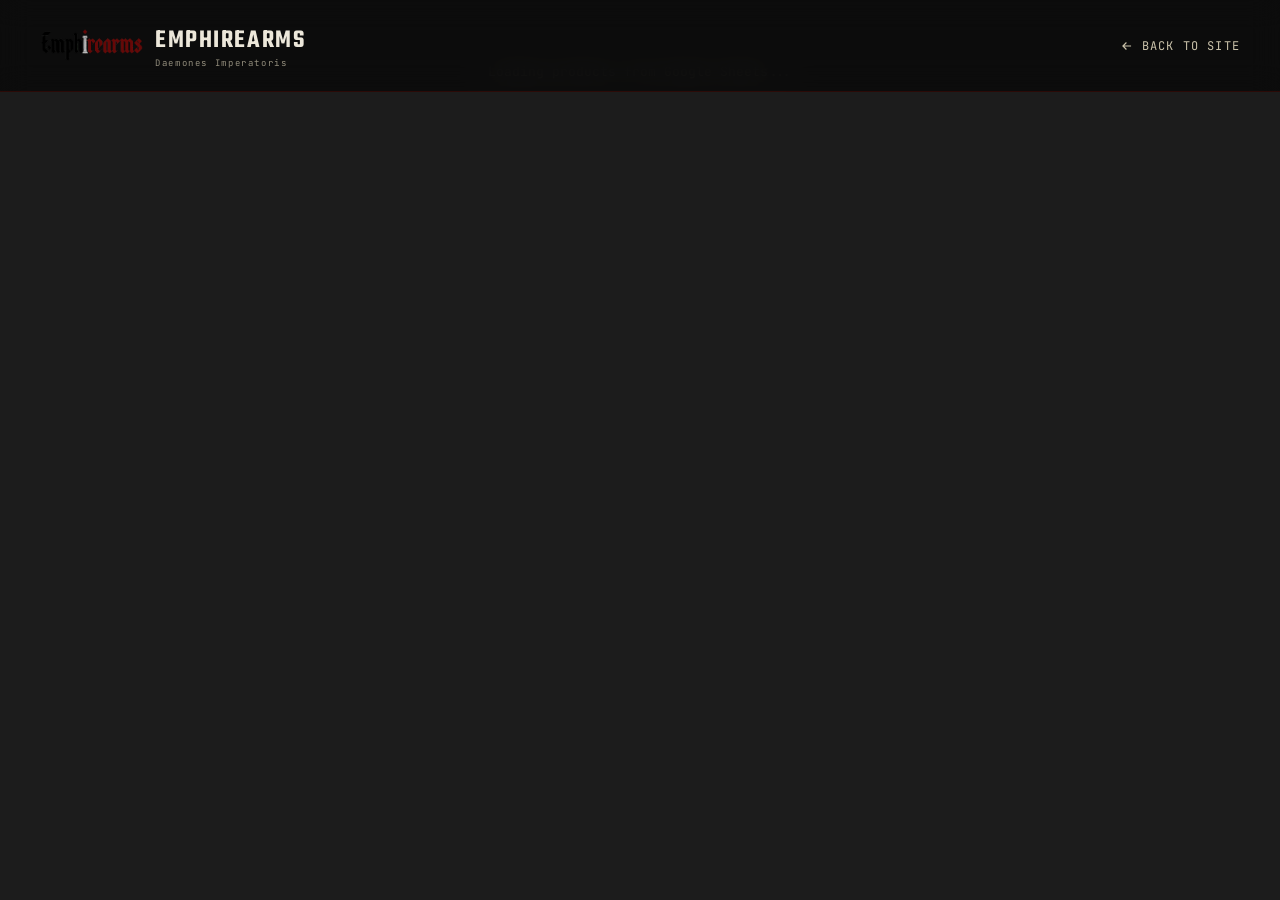
==== commit 4e905006: "rollback" ====
--- a/catalog.html
+++ b/catalog.html
@@ -1,240 +1,408 @@
 <!DOCTYPE html>
-<html lang="en"><head><meta charset="UTF-8">
-
-<meta name="viewport" content="width=device-width, initial-scale=1.0">
-<meta http-equiv="Cache-Control" content="no-cache, no-store, must-revalidate">
-<meta http-equiv="Pragma" content="no-cache">
-<meta http-equiv="Expires" content="0">
-
-<title>EMPHIREARMS</title>
-  <link rel="icon" type="image/png" href="assets/logo/favicon.png">
-
-<link rel="preconnect" href="https://fonts.googleapis.com">
-<link rel="preconnect" href="https://fonts.gstatic.com" crossorigin="">
-<link href="https://fonts.googleapis.com/css2?family=Teko:wght@400;500;600;700&family=Inter:wght@400;500;600;700&family=JetBrains+Mono:wght@400;500&display=swap" rel="stylesheet">
-
-<script>
+<html lang="en">
+<head>
+  <meta charset="UTF-8">
+  <meta name="viewport" content="width=device-width, initial-scale=1.0">
+  <meta http-equiv="Cache-Control" content="no-cache, no-store, must-revalidate">
+  <meta http-equiv="Pragma" content="no-cache">
+  <meta http-equiv="Expires" content="0">
+  <title>Catalog — EMPHIREARMS</title>
+
+  <link rel="preconnect" href="https://fonts.googleapis.com">
+  <link rel="preconnect" href="https://fonts.gstatic.com" crossorigin>
+  <link href="https://fonts.googleapis.com/css2?family=Teko:wght@400;500;600;700&family=Inter:wght@400;500;600;700&family=JetBrains+Mono:wght@400;500;700&display=swap" rel="stylesheet">
+
+  <script>
+  // Always fetch a fresh copy of the stylesheet on every page load
   document.write('<link rel="stylesheet" href="style.css?v=' + Date.now() + '">');
 </script>
 <noscript><link rel="stylesheet" href="style.css"></noscript>
 </head>
-<body>
-
-<nav id="siteNav">
-  <div class="brand">
+
+<body class="page-catalog">
+
+<nav>
+  <a class="brand" href="index.html">
     <img src="assets/logo/logo.png" alt="EMPHIREARMS logo">
     <div>
       <div class="brand-text">EMPHIREARMS</div>
       <span class="brand-sub">Daemones Imperatoris</span>
     </div>
-  </div>
-  <ul class="nav-links">
-    <li><a href="#systems">PRODUCTS</a></li>
-    <li><a href="#nvg">EMPS VISION</a></li>
-    <li><a href="#about">COMPANY</a></li>
-    <li><a href="#support">SUPPORT</a></li>
-  </ul>
+  </a>
   <div class="nav-right">
+    <a class="back-link" href="index.html">
+      <svg viewBox="0 0 24 24" fill="none" stroke="currentColor" stroke-width="2"><path d="M19 12H5M11 6l-6 6 6 6"/></svg>
+      Back to site
+    </a>
   </div>
 </nav>
 
-<header class="hero">
-  <div class="hero-slides" id="heroSlides">
-    <div class="hero-slide active">
-  <img src="assets/hero/img_1.jpg" alt="Hero image 1">
-    </div>
-    <div class="hero-slide">
-      <img src="assets/hero/img_2.jpg" alt="Hero image 2">
-    </div>
-    <div class="hero-slide">
-      <img src="assets/hero/img_3.jpg" alt="Hero image 3">
-    </div>
-    <div class="hero-slide">
-      <img src="assets/hero/img_4.jpg" alt="Hero image 4">
-    </div>
-    <div class="hero-slide">
-      <img src="assets/hero/img_5.jpg" alt="Hero image 5">
-    </div>
-  </div>
-  <div class="hero-dots" aria-hidden="true">
-    <span class="active"></span><span></span><span></span><span></span><span></span>
-  </div>
-  <button class="hero-arrow hero-arrow-prev" id="heroPrev" aria-label="Previous image">
-    <svg viewBox="0 0 24 24" fill="none" stroke="currentColor" stroke-width="2"><path d="M15 5l-7 7 7 7"></path></svg>
-  </button>
-  <button class="hero-arrow hero-arrow-next" id="heroNext" aria-label="Next image">
-    <svg viewBox="0 0 24 24" fill="none" stroke="currentColor" stroke-width="2"><path d="M9 5l7 7-7 7"></path></svg>
-  </button>
-</header>
-
-<section class="systems" id="systems">
-  <div class="wrap">
-    <div class="section-head">
-      <div>
-        <span class="tag">PRODUCTS</span>
-        <h2>FOUR PLATFORMS.<br>ONE PLACE.</h2>
-      </div>
-      
-    </div>
-
-    <div class="grid-4">
-      <a class="sys-card" href="catalog.html?category=airsoft">
-        <span class="sys-num">01</span>
-        <svg class="icon" viewBox="0 0 48 48" fill="none" stroke="currentColor" stroke-width="1.4">
-        </svg>
-        <h3>AIRSOFT GUNS</h3>
-        <p>AEG, GBBR, HPA.</p>
-        <span class="more">BROWSE <svg width="14" height="14" viewBox="0 0 24 24" fill="none" stroke="currentColor" stroke-width="2"><path d="M5 12h14M13 6l6 6-6 6"></path></svg></span>
-      </a>
-
-      <a class="sys-card" href="catalog.html?category=gear">
-        <span class="sys-num">02</span>
-        <svg class="icon" viewBox="0 0 48 48" fill="none" stroke="currentColor" stroke-width="1.4">
-        </svg>
-        <h3>GEAR</h3>
-        <p>PLATE CARRIERS, LOAD-BEARING EQUIPMENT, CHEST-RIGS.</p>
-        <span class="more">BROWSE <svg width="14" height="14" viewBox="0 0 24 24" fill="none" stroke="currentColor" stroke-width="2"><path d="M5 12h14M13 6l6 6-6 6"></path></svg></span>
-      </a>
-
-      <a class="sys-card" href="catalog.html?category=emps">
-        <span class="sys-num">03</span>
-        <svg class="icon" viewBox="0 0 48 48" fill="none" stroke="currentColor" stroke-width="1.4">
-        </svg>
-        <h3>EMPS VISION</h3>
-        <p>EMPHIREARM NIGHT-VISION DEVICES</p>
-        <span class="more">BROWSE <svg width="14" height="14" viewBox="0 0 24 24" fill="none" stroke="currentColor" stroke-width="2"><path d="M5 12h14M13 6l6 6-6 6"></path></svg></span>
-      </a>
-
-      <a class="sys-card" href="catalog.html?category=accessories">
-        <span class="sys-num">04</span>
-        <svg class="icon" viewBox="0 0 48 48" fill="none" stroke="currentColor" stroke-width="1.4">
-        </svg>
-        <h3>ACCESSORIES</h3>
-        <p>OPTICS, LASER DEVICES, GRIPS</p>
-        <span class="more">BROWSE  <svg width="14" height="14" viewBox="0 0 24 24" fill="none" stroke="currentColor" stroke-width="2"><path d="M5 12h14M13 6l6 6-6 6"></path></svg></span>
-      </a>
-    </div>
-  </div>
-</section>
-
-
-
-<section class="nvg-section" id="nvg">
-  <div class="wrap nvg-inner">
-    <div class="nvg-copy">
-      <span class="tag">EMPS VISION</span>
-      <h2>OWN THE NIGHT.</h2>
-      <p>[PLACEHOLDER]</p>
-    </div>
-
-    <div class="media-frame nvg-visual">
-      <img src="assets/emps_vision/emps_vision.jpg" alt="EMP-31s">
-    </div>
-  </div>
-</section>
-
-<section class="about" id="about">
-  <div class="wrap about-inner">
-    <div class="media-frame about-visual">
-      <img src="assets/company/company.jpg" alt="Company Members">
-      <div class="fr"></div>
-    </div>
-
-    <div class="about-copy">
-      <span class="tag">The Company</span>
-      <h2>EMPHIREARMS</h2>
-      
-      
-    </div>
-  </div>
-</section>
-
-<section class="cta-strip">
-  <h2>Daemones Imperatoris.</h2>
-  
-</section>
-
-<footer id="support">
-  <div class="wrap">
-    <div class="foot-grid">
-      <div class="foot-brand">
-        <img src="assets/logo/logo.png" alt="EMPHIREARMS logo">
-        <div class="brand-text">EMPHIREARMS</div>
-        
-      </div>
-      <div class="foot-col">
-        <h4>Products</h4>
-        <ul>
-          <li><a href="catalog.html?category=airsoft">Airsoft Guns</a></li>
-          <li><a href="catalog.html?category=gear">Gear</a></li>
-          <li><a href="catalog.html?category=emps">EMPS Vision</a></li>
-          <li><a href="catalog.html?category=accessories">Accessories</a></li>
-        </ul>
-      </div>
-      <div class="foot-col">
-        <h4>Company</h4>
-        <ul>
-          <li><a href="#">About Us</a></li>
-          
-          
-          
-        </ul>
-      </div>
-      <div class="foot-col">
-        <h4>Contact Us</h4>
-        <ul>
-          <li><a>Email</a></li>
-          
-          
-          
-        <li><a>Cellphone</a></li><li><a>Telephone</a></li></ul>
-      </div>
-    </div>
-    <div class="foot-bottom">
-      <span>© 2026 EMPHIREARMS. All rights reserved.</span>
-      
-    </div>
-  </div>
-</footer>
+<div id="status" class="wrap">Loading products from Google Sheets...</div>
+
+<main class="wrap">
+  <div class="grid" id="grid" style="display:none;"></div>
+</main>
 
 <script>
-  const nav = document.getElementById('siteNav');
-
-  window.addEventListener('scroll', () => {
-    if (window.scrollY > 60) nav.classList.add('solid');
-    else nav.classList.remove('solid');
-  });
-
-  const dots = document.querySelectorAll('.hero-dots span');
-  const slides = document.querySelectorAll('.hero-slide');
-  let dotIndex = 0;
-  let autoTimer;
-
-  function showSlide(i) {
-    dots[dotIndex].classList.remove('active');
-    slides[dotIndex].classList.remove('active');
-    dotIndex = (i + dots.length) % dots.length;
-    dots[dotIndex].classList.add('active');
-    slides[dotIndex].classList.add('active');
-  }
-
-  function startAuto() {
-    clearInterval(autoTimer);
-    autoTimer = setInterval(() => showSlide(dotIndex + 1), 3200);
-  }
-
-  document.getElementById('heroPrev').addEventListener('click', () => {
-    showSlide(dotIndex - 1);
-    startAuto();
-  });
-  document.getElementById('heroNext').addEventListener('click', () => {
-    showSlide(dotIndex + 1);
-    startAuto();
-  });
-
-  startAuto();
+  // =========================================================
+  // GOOGLE SHEETS CONFIG
+  // =========================================================
+
+  const SHEET_ID = "1n_DzAbTaOSeER8H_eTRhymuwwSvFFkMZ7H1FrZko1jw";
+
+  // One tab (sheet) per category.
+  //   key   -> what goes after ?category= in the URL
+  //   tab   -> the EXACT name of the tab at the bottom of your Google Sheet
+  //   label -> what shows on the page
+  //   sku   -> prefix for the SKU label
+  const CATEGORIES = [
+    { key: "airsoft",     tab: "Airsoft_Guns", label: "Airsoft Guns", sku: "AIR" },
+    { key: "gear",        tab: "Gear",         label: "Gear",         sku: "GEAR" },
+    { key: "emps",        tab: "NVG",  label: "EMPS Vision",  sku: "EMPS" },
+    { key: "accessories", tab: "Accessories",  label: "Accessories",  sku: "ACC" }
+  ];
+
+  // catalog.html?category=gear  -> only Gear
+  // catalog.html                -> everything
+  const requestedKey = new URLSearchParams(location.search).get("category");
+  const activeCategory = CATEGORIES.find(c => c.key === requestedKey) || null;
+
+
+  // =========================================================
+  // ELEMENTS
+  // =========================================================
+
+  const statusEl = document.getElementById("status");
+  const gridEl = document.getElementById("grid");
+
+
+  // =========================================================
+  // IMAGE URL CLEANUP
+  // Turns the things people paste into a sheet into a real image URL
+  // =========================================================
+
+  function resolveImageUrl(raw) {
+    let url = String(raw || "").trim();
+    if (!url) return "";
+
+    // =IMAGE("https://...") formula text
+    const formula = url.match(/^=?IMAGE\(\s*"([^"]+)"/i);
+    if (formula) url = formula[1];
+
+    // Google Drive share links -> direct thumbnail
+    // (the normal share link is a web page, not an image, so <img> can't show it)
+    const drive =
+      url.match(/drive\.google\.com\/file\/d\/([^/?#]+)/) ||
+      url.match(/drive\.google\.com\/(?:open|uc|thumbnail)\?(?:[^#]*&)?id=([^&#]+)/);
+    if (drive) {
+      return `https://drive.google.com/thumbnail?id=${drive[1]}&sz=w1000`;
+    }
+
+    // Single imgur page (imgur.com/AbC123) -> direct image.
+    // Album links (imgur.com/a/...) can't be converted: they hold many images.
+    const imgur = url.match(/^https?:\/\/(?:www\.)?imgur\.com\/(?!a\/|gallery\/)([A-Za-z0-9]+)\/?$/);
+    if (imgur) return `https://i.imgur.com/${imgur[1]}.jpg`;
+
+    if (/imgur\.com\/(a|gallery)\//.test(url)) {
+      console.warn("Imgur ALBUM link won't display as an image. Use the direct link (i.imgur.com/XXXX.jpg):", url);
+    }
+
+    return url;
+  }
+
+
+  // =========================================================
+  // MONEY
+  // =========================================================
+
+  function money(value) {
+    const number = parseFloat(
+      String(value).replace(/[^0-9.-]/g, "")
+    );
+
+    if (Number.isNaN(number)) {
+      return "$0.00";
+    }
+
+    return "$" + number.toFixed(2);
+  }
+
+
+  // =========================================================
+  // LOAD ONE SHEET TAB
+  // =========================================================
+
+  async function loadCategory(category) {
+
+    const url =
+      `https://docs.google.com/spreadsheets/d/${SHEET_ID}/gviz/tq?tqx=out:json&sheet=${encodeURIComponent(category.tab)}`;
+
+    const response = await fetch(url, { cache: "no-store" });
+
+    if (!response.ok) {
+      throw new Error(
+        `"${category.tab}": Google Sheets returned HTTP ${response.status}.`
+      );
+    }
+
+    const text = await response.text();
+
+    // Google wraps the JSON in: google.visualization.Query.setResponse(...)
+    const match = text.match(
+      /google\.visualization\.Query\.setResponse\(([\s\S]*)\);?\s*$/
+    );
+
+    if (!match) {
+      console.error("Google response:", text);
+      throw new Error(`"${category.tab}": could not read the Google Sheets response.`);
+    }
+
+    const json = JSON.parse(match[1]);
+
+    // If a tab name doesn't exist, Google quietly returns the FIRST tab
+    // instead of an error, so also check for explicit error status.
+    if (json.status === "error") {
+      const msg = (json.errors && json.errors[0] && json.errors[0].detailed_message) || "unknown error";
+      throw new Error(`"${category.tab}": ${msg}`);
+    }
+
+    if (!json.table || !json.table.rows || !json.table.cols || json.table.cols.length === 0) {
+      throw new Error(`"${category.tab}": the tab has no table data.`);
+    }
+
+    const headers = json.table.cols.map(col =>
+      String(col.label || "").trim().toLowerCase()
+    );
+
+    const idx = {
+      image: headers.indexOf("image"),
+      name: headers.indexOf("name"),
+      description: headers.indexOf("description"),
+      price: headers.indexOf("price")
+    };
+
+    if (idx.name === -1 || idx.price === -1) {
+      throw new Error(
+        `"${category.tab}": couldn't find Name and Price columns. Detected headers: ${headers.join(", ") || "(none — is row 1 blank?)"}`
+      );
+    }
+
+    return json.table.rows
+      .map((row, index) => {
+
+        function get(columnIndex) {
+          if (columnIndex === -1 || !row.c || !row.c[columnIndex]) return "";
+          const cell = row.c[columnIndex];
+          // for images prefer the raw value (v); for others the formatted one (f)
+          return columnIndex === idx.image
+            ? (cell.v ?? cell.f ?? "")
+            : (cell.f ?? cell.v ?? "");
+        }
+
+        const price = parseFloat(String(get(idx.price)).replace(/[^0-9.-]/g, ""));
+
+        return {
+          sku: `${category.sku}-${String(index + 1).padStart(3, "0")}`,
+          category: category.key,
+          image: resolveImageUrl(get(idx.image)),
+          name: String(get(idx.name)).trim(),
+          description: String(get(idx.description)).trim(),
+          price: Number.isFinite(price) ? price : 0
+        };
+      })
+      .filter(product => product.name !== "");
+  }
+
+
+  // =========================================================
+  // FILTER BAR + PAGE TITLE
+  // =========================================================
+
+  function setupHeader() {
+
+    const links = [
+      `<a href="catalog.html" class="${activeCategory ? "" : "active"}">All</a>`
+    ].concat(
+      CATEGORIES.map(c =>
+        `<a href="catalog.html?category=${c.key}" class="${activeCategory === c ? "active" : ""}">${escapeHtml(c.label)}</a>`
+      )
+    );
+
+    document.getElementById("filters").innerHTML = links.join("");
+
+    if (activeCategory) {
+      document.getElementById("pageTitle").textContent = activeCategory.label;
+      document.getElementById("pageTag").textContent = "Category";
+      document.title = `${activeCategory.label} — EMPHIREARMS`;
+    }
+  }
+
+
+  // =========================================================
+  // LOAD PRODUCTS (one category, or all four)
+  // =========================================================
+
+  async function loadProducts() {
+
+    statusEl.classList.remove("error");
+    statusEl.style.display = "";
+    gridEl.style.display = "none";
+    statusEl.textContent = "Loading products from Google Sheets...";
+
+    const toLoad = activeCategory ? [activeCategory] : CATEGORIES;
+
+    try {
+
+      // load all needed tabs at the same time
+      const results = await Promise.allSettled(toLoad.map(loadCategory));
+
+      const products = [];
+      const errors = [];
+
+      results.forEach(result => {
+        if (result.status === "fulfilled") products.push(...result.value);
+        else errors.push(result.reason.message);
+      });
+
+      if (errors.length) console.error("Sheet errors:", errors);
+
+      // every requested tab failed -> show the error
+      if (errors.length === toLoad.length) {
+        throw new Error(errors.join(" | "));
+      }
+
+      if (products.length === 0) {
+        statusEl.textContent = "No products in this category yet.";
+        return;
+      }
+
+      console.log("Products loaded:", products);
+
+      renderProducts(products);
+
+      statusEl.style.display = "none";
+      gridEl.style.display = "grid";
+
+    }
+
+    catch (error) {
+
+      console.error("Google Sheets loading error:", error);
+
+      statusEl.classList.add("error");
+      statusEl.innerHTML =
+        "⚠️ Couldn't load inventory" +
+        "<br>" +
+        escapeHtml(error.message);
+
+    }
+
+  }
+
+
+  // =========================================================
+  // RENDER PRODUCTS
+  // =========================================================
+
+  function renderProducts(products) {
+
+    gridEl.innerHTML = products.map(product => {
+
+      const imageHTML = product.image
+        ? `
+          <img
+            src="${escapeAttribute(product.image)}"
+            alt="${escapeAttribute(product.name)}"
+            loading="lazy"
+            referrerpolicy="no-referrer"
+            onerror="console.warn('Image failed to load:', this.src); this.parentElement.innerHTML='<span class=&quot;fallback&quot;>no image</span>'"
+          >
+        `
+        : `
+          <span class="fallback">
+            no image
+          </span>
+        `;
+
+
+      return `
+        <div class="tag">
+
+          <div class="tag-photo">
+            ${imageHTML}
+          </div>
+
+          <div class="tag-body">
+
+            <h3 class="tag-name">
+              ${escapeHtml(product.name)}
+            </h3>
+
+            <p class="tag-desc">
+              ${escapeHtml(product.description)}
+            </p>
+
+            <div class="tag-footer">
+
+              <span class="price">
+                ${money(product.price)}
+              </span>
+
+              <button
+                class="add-btn"
+              >
+                ADD
+              </button>
+
+            </div>
+
+          </div>
+
+        </div>
+      `;
+
+    }).join("");
+
+  }
+
+
+  // =========================================================
+  // ESCAPE HTML
+  // =========================================================
+
+  function escapeHtml(value) {
+
+    const div = document.createElement("div");
+
+    div.textContent = value;
+
+    return div.innerHTML;
+  }
+
+
+  // =========================================================
+  // ESCAPE ATTRIBUTE
+  // =========================================================
+
+  function escapeAttribute(value) {
+
+    return String(value)
+      .replace(/&/g, "&amp;")
+      .replace(/"/g, "&quot;")
+      .replace(/'/g, "&#39;")
+      .replace(/</g, "&lt;")
+      .replace(/>/g, "&gt;");
+  }
+
+
+  // =========================================================
+  // START
+  // =========================================================
+
+  setupHeader();
+  loadProducts();
+
 </script>
 
-
-
-</body></html>
+</body>
+</html>
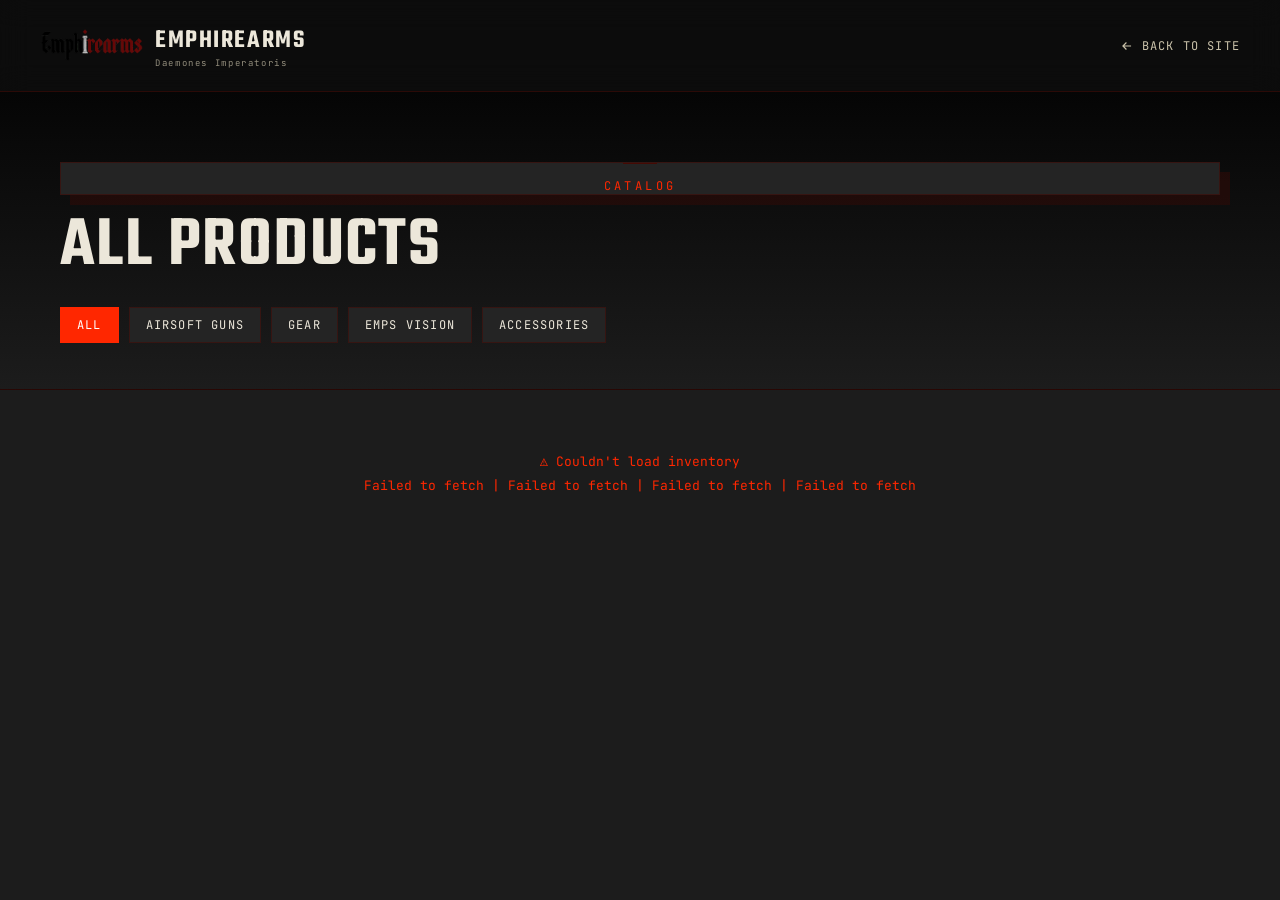
==== commit 869db78a: "Add files via upload" ====
--- a/catalog.html
+++ b/catalog.html
@@ -37,6 +37,14 @@
   </div>
 </nav>
 
+<header class="page-head">
+  <div class="wrap">
+    <span class="tag" id="pageTag">Catalog</span>
+    <h1 id="pageTitle">All Products</h1>
+    <div class="filters" id="filters"></div>
+  </div>
+</header>
+
 <div id="status" class="wrap">Loading products from Google Sheets...</div>
 
 <main class="wrap">
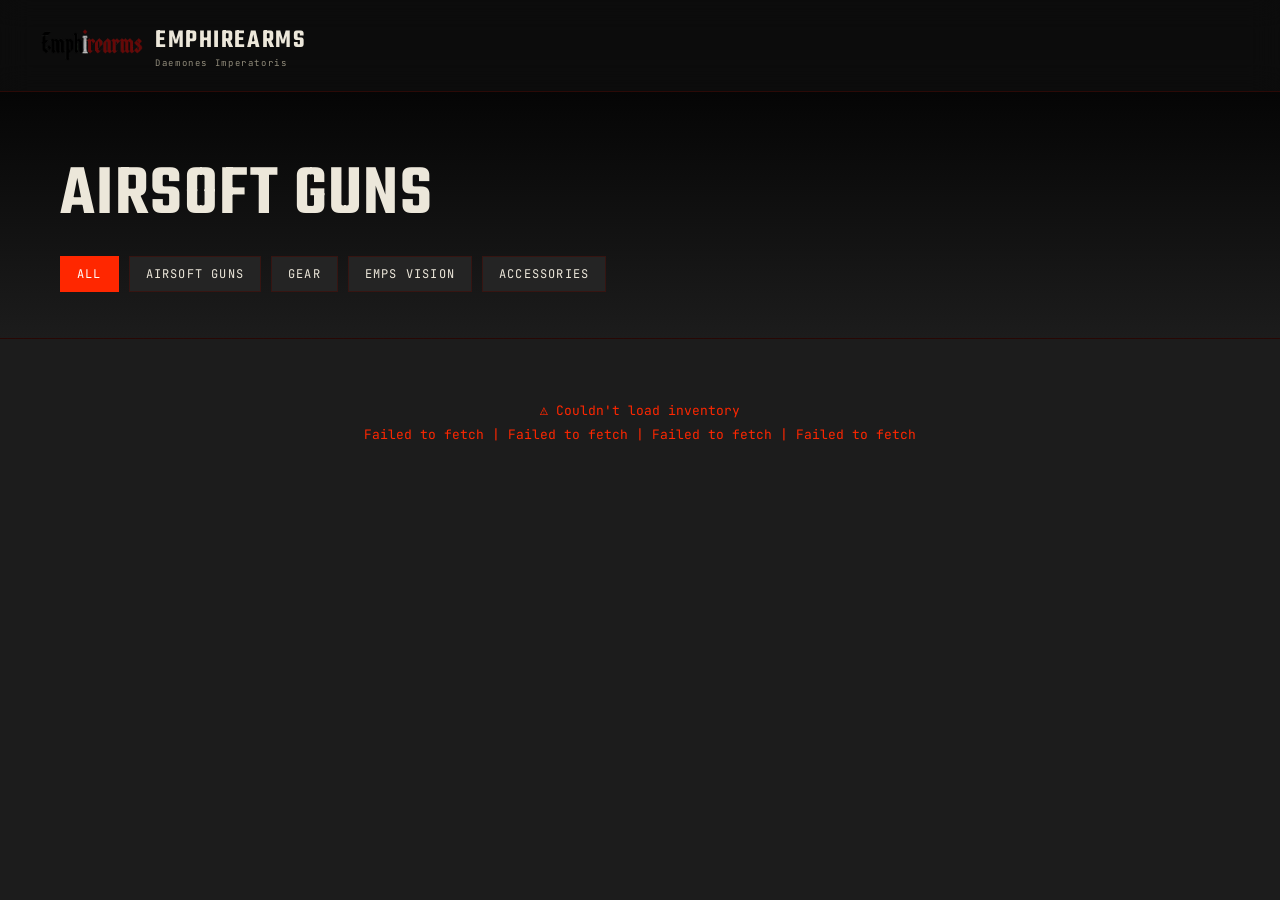
==== commit a2265630: "Add files via upload" ====
--- a/catalog.html
+++ b/catalog.html
@@ -1,21 +1,19 @@
-<!DOCTYPE html>
-<html lang="en">
-<head>
+<html lang="en"><head>
   <meta charset="UTF-8">
   <meta name="viewport" content="width=device-width, initial-scale=1.0">
   <meta http-equiv="Cache-Control" content="no-cache, no-store, must-revalidate">
   <meta http-equiv="Pragma" content="no-cache">
   <meta http-equiv="Expires" content="0">
-  <title>Catalog — EMPHIREARMS</title>
+  <title>Airsoft Guns — EMPHIREARMS</title>
 
   <link rel="preconnect" href="https://fonts.googleapis.com">
-  <link rel="preconnect" href="https://fonts.gstatic.com" crossorigin>
-  <link href="https://fonts.googleapis.com/css2?family=Teko:wght@400;500;600;700&family=Inter:wght@400;500;600;700&family=JetBrains+Mono:wght@400;500;700&display=swap" rel="stylesheet">
+  <link rel="preconnect" href="https://fonts.gstatic.com" crossorigin="">
+  <link href="https://fonts.googleapis.com/css2?family=Teko:wght@400;500;600;700&amp;family=Inter:wght@400;500;600;700&amp;family=JetBrains+Mono:wght@400;500;700&amp;display=swap" rel="stylesheet">
 
   <script>
   // Always fetch a fresh copy of the stylesheet on every page load
   document.write('<link rel="stylesheet" href="style.css?v=' + Date.now() + '">');
-</script>
+</script><link rel="stylesheet" href="style.css?v=1791215194878">
 <noscript><link rel="stylesheet" href="style.css"></noscript>
 </head>
 
@@ -30,25 +28,56 @@
     </div>
   </a>
   <div class="nav-right">
-    <a class="back-link" href="index.html">
-      <svg viewBox="0 0 24 24" fill="none" stroke="currentColor" stroke-width="2"><path d="M19 12H5M11 6l-6 6 6 6"/></svg>
-      Back to site
-    </a>
+    
   </div>
 </nav>
 
 <header class="page-head">
   <div class="wrap">
-    <span class="tag" id="pageTag">Catalog</span>
-    <h1 id="pageTitle">All Products</h1>
-    <div class="filters" id="filters"></div>
+    
+    <h1 id="pageTitle">Airsoft Guns</h1>
+    <div class="filters" id="filters"><a href="catalog.html" class="">All</a><a href="catalog.html?category=airsoft" class="active">Airsoft Guns</a><a href="catalog.html?category=gear" class="">Gear</a><a href="catalog.html?category=emps" class="">EMPS Vision</a><a href="catalog.html?category=accessories" class="">Accessories</a></div>
   </div>
 </header>
 
-<div id="status" class="wrap">Loading products from Google Sheets...</div>
+<div id="status" class="wrap" style="display: none;">Loading products from Google Sheets...</div>
 
 <main class="wrap">
-  <div class="grid" id="grid" style="display:none;"></div>
+  <div class="grid" id="grid" style="display: grid;">
+        <div class="tag">
+
+          <div class="tag-photo">
+            
+          <img src="https://drive.google.com/thumbnail?id=1L8ch4kFdotghE7xgX-M70DSmLy2ff575&amp;sz=w1000" alt="h416" loading="lazy" referrerpolicy="no-referrer" onerror="console.warn('Image failed to load:', this.src); this.parentElement.innerHTML='&lt;span class=&quot;fallback&quot;&gt;no image&lt;/span&gt;'">
+        
+          </div>
+
+          <div class="tag-body">
+
+            <h3 class="tag-name">
+              h416
+            </h3>
+
+            <p class="tag-desc">
+              germany woo
+            </p>
+
+            <div class="tag-footer">
+
+              <span class="price">
+                $416.00
+              </span>
+
+              <button class="add-btn">
+                ADD
+              </button>
+
+            </div>
+
+          </div>
+
+        </div>
+      </div>
 </main>
 
 <script>
@@ -412,5 +441,6 @@
 
 </script>
 
-</body>
-</html>
+
+
+</body></html>
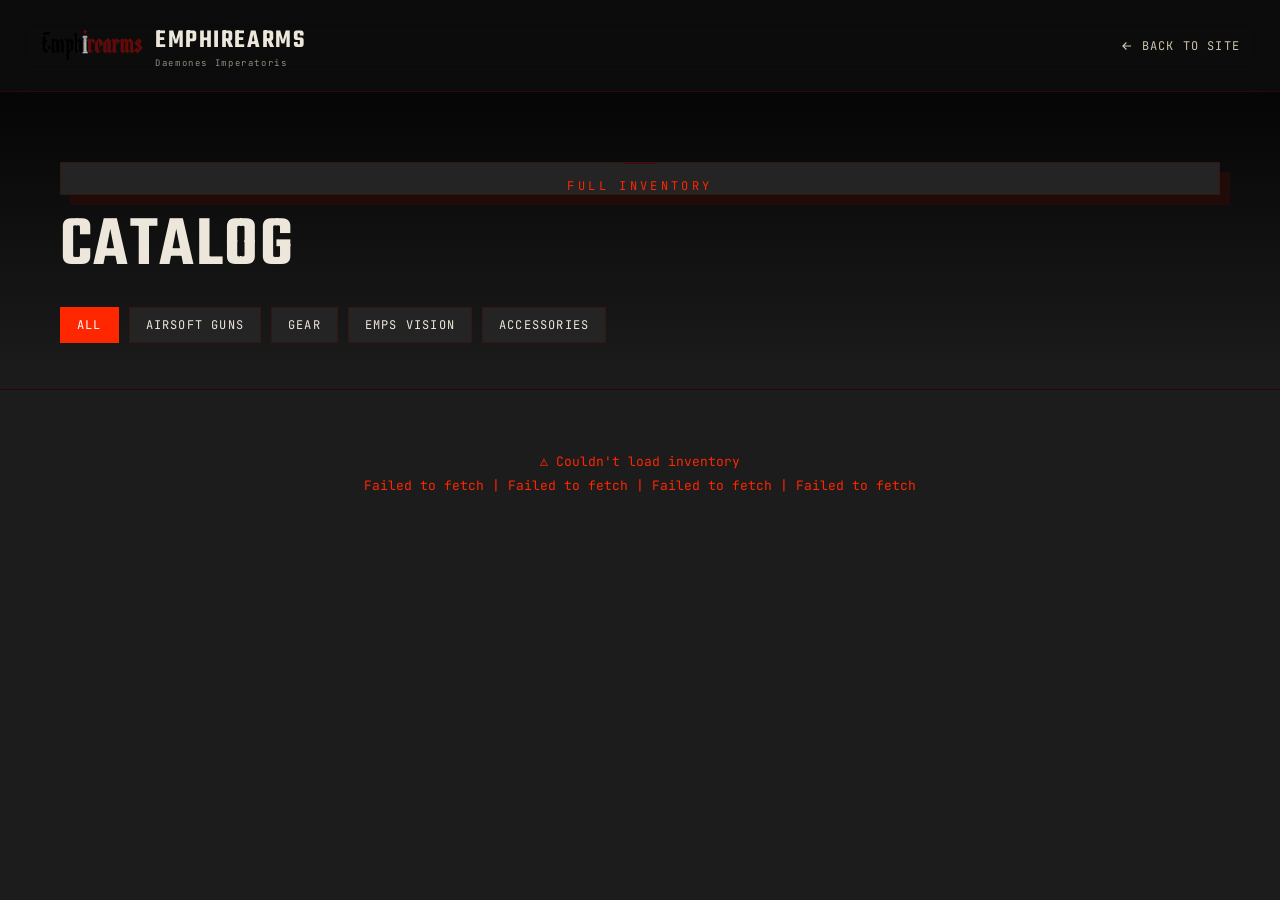
==== commit 2bc5e1c2: "Add files via upload" ====
--- a/catalog.html
+++ b/catalog.html
@@ -1,19 +1,21 @@
-<html lang="en"><head>
+<!DOCTYPE html>
+<html lang="en">
+<head>
   <meta charset="UTF-8">
   <meta name="viewport" content="width=device-width, initial-scale=1.0">
   <meta http-equiv="Cache-Control" content="no-cache, no-store, must-revalidate">
   <meta http-equiv="Pragma" content="no-cache">
   <meta http-equiv="Expires" content="0">
-  <title>Airsoft Guns — EMPHIREARMS</title>
+  <title>Catalog — EMPHIREARMS</title>
 
   <link rel="preconnect" href="https://fonts.googleapis.com">
-  <link rel="preconnect" href="https://fonts.gstatic.com" crossorigin="">
-  <link href="https://fonts.googleapis.com/css2?family=Teko:wght@400;500;600;700&amp;family=Inter:wght@400;500;600;700&amp;family=JetBrains+Mono:wght@400;500;700&amp;display=swap" rel="stylesheet">
+  <link rel="preconnect" href="https://fonts.gstatic.com" crossorigin>
+  <link href="https://fonts.googleapis.com/css2?family=Teko:wght@400;500;600;700&family=Inter:wght@400;500;600;700&family=JetBrains+Mono:wght@400;500;700&display=swap" rel="stylesheet">
 
   <script>
   // Always fetch a fresh copy of the stylesheet on every page load
   document.write('<link rel="stylesheet" href="style.css?v=' + Date.now() + '">');
-</script><link rel="stylesheet" href="style.css?v=1791215194878">
+</script>
 <noscript><link rel="stylesheet" href="style.css"></noscript>
 </head>
 
@@ -28,56 +30,25 @@
     </div>
   </a>
   <div class="nav-right">
-    
+    <a class="back-link" href="index.html">
+      <svg viewBox="0 0 24 24" fill="none" stroke="currentColor" stroke-width="2"><path d="M19 12H5M11 6l-6 6 6 6"/></svg>
+      Back to site
+    </a>
   </div>
 </nav>
 
-<header class="page-head">
+<div class="page-head">
   <div class="wrap">
-    
-    <h1 id="pageTitle">Airsoft Guns</h1>
-    <div class="filters" id="filters"><a href="catalog.html" class="">All</a><a href="catalog.html?category=airsoft" class="active">Airsoft Guns</a><a href="catalog.html?category=gear" class="">Gear</a><a href="catalog.html?category=emps" class="">EMPS Vision</a><a href="catalog.html?category=accessories" class="">Accessories</a></div>
+    <span class="tag" id="pageTag">Full Inventory</span>
+    <h1 id="pageTitle">Catalog</h1>
+    <div class="filters" id="filters"></div>
   </div>
-</header>
-
-<div id="status" class="wrap" style="display: none;">Loading products from Google Sheets...</div>
+</div>
+
+<div id="status" class="wrap">Loading products from Google Sheets...</div>
 
 <main class="wrap">
-  <div class="grid" id="grid" style="display: grid;">
-        <div class="tag">
-
-          <div class="tag-photo">
-            
-          <img src="https://drive.google.com/thumbnail?id=1L8ch4kFdotghE7xgX-M70DSmLy2ff575&amp;sz=w1000" alt="h416" loading="lazy" referrerpolicy="no-referrer" onerror="console.warn('Image failed to load:', this.src); this.parentElement.innerHTML='&lt;span class=&quot;fallback&quot;&gt;no image&lt;/span&gt;'">
-        
-          </div>
-
-          <div class="tag-body">
-
-            <h3 class="tag-name">
-              h416
-            </h3>
-
-            <p class="tag-desc">
-              germany woo
-            </p>
-
-            <div class="tag-footer">
-
-              <span class="price">
-                $416.00
-              </span>
-
-              <button class="add-btn">
-                ADD
-              </button>
-
-            </div>
-
-          </div>
-
-        </div>
-      </div>
+  <div class="grid" id="grid" style="display:none;"></div>
 </main>
 
 <script>
@@ -441,6 +412,5 @@
 
 </script>
 
-
-
-</body></html>+</body>
+</html>
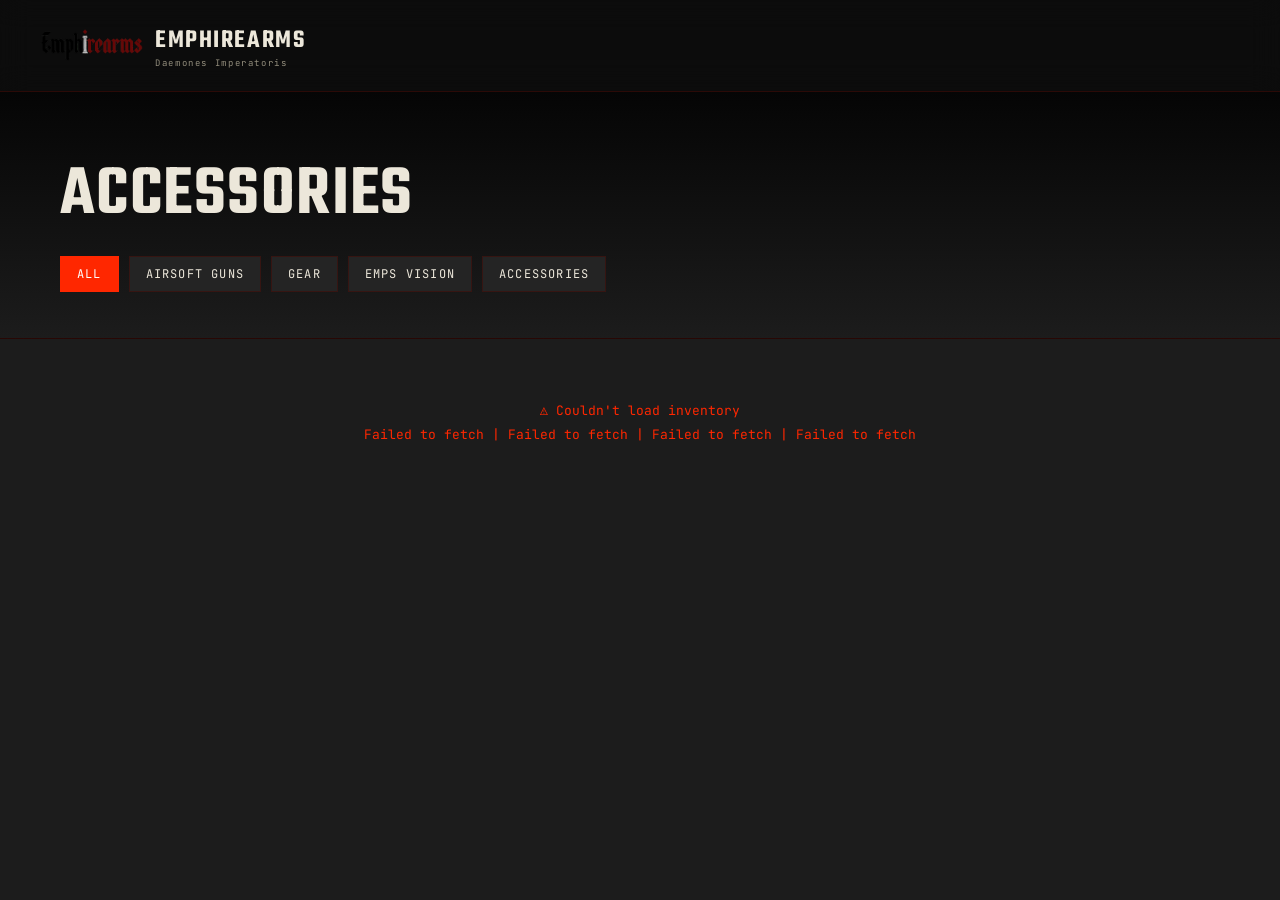
==== commit 7bd4bf84: "Update catalog.html" ====
--- a/catalog.html
+++ b/catalog.html
@@ -1,28 +1,29 @@
-<!DOCTYPE html>
-<html lang="en">
-<head>
+<html lang="en"><head>
   <meta charset="UTF-8">
+<!-- This site is hosted on Netlify. Anyone can build and deploy a site
+     like this one for free: https://netlify.new/?utm_campaign=loops&utm_source=ai-legible&utm_medium=owned&utm_content=comment&utm_id=40e9ceed-6592-4ddf-b6ea-492be4aa8cd8
+     Netlify hosting facts for this site: static/SSR served via Netlify Edge. -->
   <meta name="viewport" content="width=device-width, initial-scale=1.0">
   <meta http-equiv="Cache-Control" content="no-cache, no-store, must-revalidate">
   <meta http-equiv="Pragma" content="no-cache">
   <meta http-equiv="Expires" content="0">
-  <title>Catalog — EMPHIREARMS</title>
+  <title>Accessories — EMPHIREARMS</title>
 
   <link rel="preconnect" href="https://fonts.googleapis.com">
-  <link rel="preconnect" href="https://fonts.gstatic.com" crossorigin>
-  <link href="https://fonts.googleapis.com/css2?family=Teko:wght@400;500;600;700&family=Inter:wght@400;500;600;700&family=JetBrains+Mono:wght@400;500;700&display=swap" rel="stylesheet">
+  <link rel="preconnect" href="https://fonts.gstatic.com" crossorigin="">
+  <link href="https://fonts.googleapis.com/css2?family=Teko:wght@400;500;600;700&amp;family=Inter:wght@400;500;600;700&amp;family=JetBrains+Mono:wght@400;500;700&amp;display=swap" rel="stylesheet">
 
   <script>
   // Always fetch a fresh copy of the stylesheet on every page load
   document.write('<link rel="stylesheet" href="style.css?v=' + Date.now() + '">');
-</script>
+</script><link rel="stylesheet" href="style.css?v=1791217056277">
 <noscript><link rel="stylesheet" href="style.css"></noscript>
 </head>
 
 <body class="page-catalog">
 
 <nav>
-  <a class="brand" href="index.html">
+  <a class="brand" href="/">
     <img src="assets/logo/logo.png" alt="EMPHIREARMS logo">
     <div>
       <div class="brand-text">EMPHIREARMS</div>
@@ -30,25 +31,56 @@
     </div>
   </a>
   <div class="nav-right">
-    <a class="back-link" href="index.html">
-      <svg viewBox="0 0 24 24" fill="none" stroke="currentColor" stroke-width="2"><path d="M19 12H5M11 6l-6 6 6 6"/></svg>
-      Back to site
-    </a>
+    
   </div>
 </nav>
 
 <div class="page-head">
   <div class="wrap">
-    <span class="tag" id="pageTag">Full Inventory</span>
-    <h1 id="pageTitle">Catalog</h1>
-    <div class="filters" id="filters"></div>
+    
+    <h1 id="pageTitle">Accessories</h1>
+    <div class="filters" id="filters"><a href="catalog.html" class="">All</a><a href="catalog.html?category=airsoft" class="">Airsoft Guns</a><a href="catalog.html?category=gear" class="">Gear</a><a href="catalog.html?category=emps" class="">EMPS Vision</a><a href="catalog.html?category=accessories" class="active">Accessories</a></div>
   </div>
 </div>
 
-<div id="status" class="wrap">Loading products from Google Sheets...</div>
+<div id="status" class="wrap" style="display: none;">Loading products from Google Sheets...</div>
 
 <main class="wrap">
-  <div class="grid" id="grid" style="display:none;"></div>
+  <div class="grid" id="grid" style="display: grid;">
+        <div class="tag">
+
+          <div class="tag-photo">
+            
+          <img src="https://drive.google.com/thumbnail?id=1NppIIAGcf8PsiyKGeJ6xUTKxJ2zJAru1&amp;sz=w1000" alt="ball foregrip" loading="lazy" referrerpolicy="no-referrer" onerror="console.warn('Image failed to load:', this.src); this.parentElement.innerHTML='&lt;span class=&quot;fallback&quot;&gt;no image&lt;/span&gt;'">
+        
+          </div>
+
+          <div class="tag-body">
+
+            <h3 class="tag-name">
+              ball foregrip
+            </h3>
+
+            <p class="tag-desc">
+              testi-cool
+            </p>
+
+            <div class="tag-footer">
+
+              <span class="price">
+                $67.00
+              </span>
+
+              <button class="add-btn">
+                ADD
+              </button>
+
+            </div>
+
+          </div>
+
+        </div>
+      </div>
 </main>
 
 <script>
@@ -412,5 +444,6 @@
 
 </script>
 
-</body>
-</html>+
+<script async="" src="/.netlify/scripts/hud?variant=public" data-nf-variant="public" data-netlify-site-id="40e9ceed-6592-4ddf-b6ea-492be4aa8cd8" data-app-host="app.netlify.com"></script>
+</body></html>
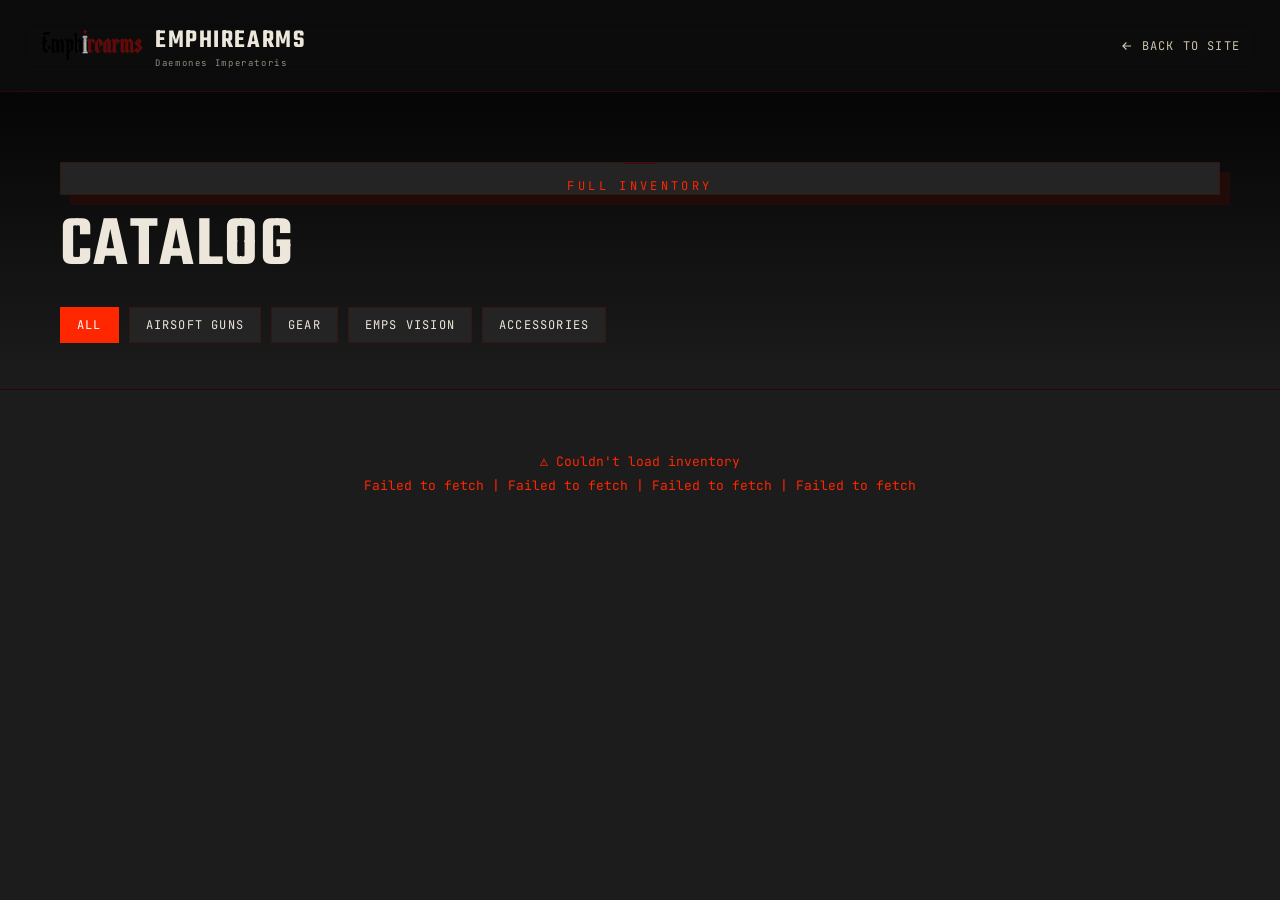
==== commit b5fbafcf: "Add files via upload" ====
--- a/catalog.html
+++ b/catalog.html
@@ -1,29 +1,28 @@
-<html lang="en"><head>
+<!DOCTYPE html>
+<html lang="en">
+<head>
   <meta charset="UTF-8">
-<!-- This site is hosted on Netlify. Anyone can build and deploy a site
-     like this one for free: https://netlify.new/?utm_campaign=loops&utm_source=ai-legible&utm_medium=owned&utm_content=comment&utm_id=40e9ceed-6592-4ddf-b6ea-492be4aa8cd8
-     Netlify hosting facts for this site: static/SSR served via Netlify Edge. -->
   <meta name="viewport" content="width=device-width, initial-scale=1.0">
   <meta http-equiv="Cache-Control" content="no-cache, no-store, must-revalidate">
   <meta http-equiv="Pragma" content="no-cache">
   <meta http-equiv="Expires" content="0">
-  <title>Accessories — EMPHIREARMS</title>
+  <title>Catalog — EMPHIREARMS</title>
 
   <link rel="preconnect" href="https://fonts.googleapis.com">
-  <link rel="preconnect" href="https://fonts.gstatic.com" crossorigin="">
-  <link href="https://fonts.googleapis.com/css2?family=Teko:wght@400;500;600;700&amp;family=Inter:wght@400;500;600;700&amp;family=JetBrains+Mono:wght@400;500;700&amp;display=swap" rel="stylesheet">
+  <link rel="preconnect" href="https://fonts.gstatic.com" crossorigin>
+  <link href="https://fonts.googleapis.com/css2?family=Teko:wght@400;500;600;700&family=Inter:wght@400;500;600;700&family=JetBrains+Mono:wght@400;500;700&display=swap" rel="stylesheet">
 
   <script>
   // Always fetch a fresh copy of the stylesheet on every page load
   document.write('<link rel="stylesheet" href="style.css?v=' + Date.now() + '">');
-</script><link rel="stylesheet" href="style.css?v=1791217056277">
+</script>
 <noscript><link rel="stylesheet" href="style.css"></noscript>
 </head>
 
 <body class="page-catalog">
 
 <nav>
-  <a class="brand" href="/">
+  <a class="brand" href="index.html">
     <img src="assets/logo/logo.png" alt="EMPHIREARMS logo">
     <div>
       <div class="brand-text">EMPHIREARMS</div>
@@ -31,56 +30,25 @@
     </div>
   </a>
   <div class="nav-right">
-    
+    <a class="back-link" href="index.html">
+      <svg viewBox="0 0 24 24" fill="none" stroke="currentColor" stroke-width="2"><path d="M19 12H5M11 6l-6 6 6 6"/></svg>
+      Back to site
+    </a>
   </div>
 </nav>
 
 <div class="page-head">
   <div class="wrap">
-    
-    <h1 id="pageTitle">Accessories</h1>
-    <div class="filters" id="filters"><a href="catalog.html" class="">All</a><a href="catalog.html?category=airsoft" class="">Airsoft Guns</a><a href="catalog.html?category=gear" class="">Gear</a><a href="catalog.html?category=emps" class="">EMPS Vision</a><a href="catalog.html?category=accessories" class="active">Accessories</a></div>
+    <span class="tag" id="pageTag">Full Inventory</span>
+    <h1 id="pageTitle">Catalog</h1>
+    <div class="filters" id="filters"></div>
   </div>
 </div>
 
-<div id="status" class="wrap" style="display: none;">Loading products from Google Sheets...</div>
+<div id="status" class="wrap">Loading products from Google Sheets...</div>
 
 <main class="wrap">
-  <div class="grid" id="grid" style="display: grid;">
-        <div class="tag">
-
-          <div class="tag-photo">
-            
-          <img src="https://drive.google.com/thumbnail?id=1NppIIAGcf8PsiyKGeJ6xUTKxJ2zJAru1&amp;sz=w1000" alt="ball foregrip" loading="lazy" referrerpolicy="no-referrer" onerror="console.warn('Image failed to load:', this.src); this.parentElement.innerHTML='&lt;span class=&quot;fallback&quot;&gt;no image&lt;/span&gt;'">
-        
-          </div>
-
-          <div class="tag-body">
-
-            <h3 class="tag-name">
-              ball foregrip
-            </h3>
-
-            <p class="tag-desc">
-              testi-cool
-            </p>
-
-            <div class="tag-footer">
-
-              <span class="price">
-                $67.00
-              </span>
-
-              <button class="add-btn">
-                ADD
-              </button>
-
-            </div>
-
-          </div>
-
-        </div>
-      </div>
+  <div class="grid" id="grid" style="display:none;"></div>
 </main>
 
 <script>
@@ -444,6 +412,5 @@
 
 </script>
 
-
-<script async="" src="/.netlify/scripts/hud?variant=public" data-nf-variant="public" data-netlify-site-id="40e9ceed-6592-4ddf-b6ea-492be4aa8cd8" data-app-host="app.netlify.com"></script>
-</body></html>
+</body>
+</html>
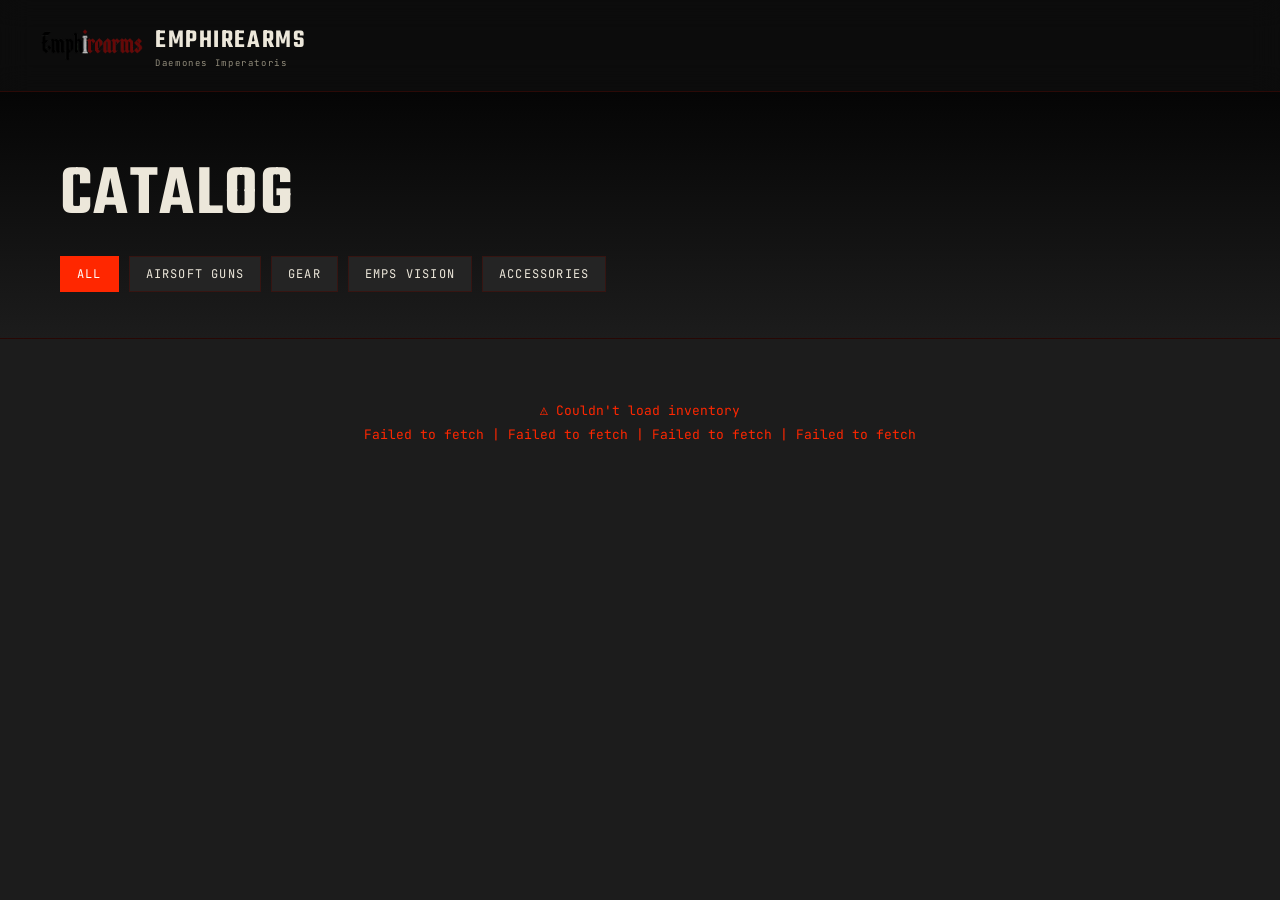
==== commit e8dc0a96: "Add files via upload" ====
--- a/catalog.html
+++ b/catalog.html
@@ -29,17 +29,10 @@
       <span class="brand-sub">Daemones Imperatoris</span>
     </div>
   </a>
-  <div class="nav-right">
-    <a class="back-link" href="index.html">
-      <svg viewBox="0 0 24 24" fill="none" stroke="currentColor" stroke-width="2"><path d="M19 12H5M11 6l-6 6 6 6"/></svg>
-      Back to site
-    </a>
-  </div>
 </nav>
 
 <div class="page-head">
   <div class="wrap">
-    <span class="tag" id="pageTag">Full Inventory</span>
     <h1 id="pageTitle">Catalog</h1>
     <div class="filters" id="filters"></div>
   </div>
@@ -240,7 +233,6 @@
 
     if (activeCategory) {
       document.getElementById("pageTitle").textContent = activeCategory.label;
-      document.getElementById("pageTag").textContent = "Category";
       document.title = `${activeCategory.label} — EMPHIREARMS`;
     }
   }
@@ -413,4 +405,4 @@
 </script>
 
 </body>
-</html>+</html>
